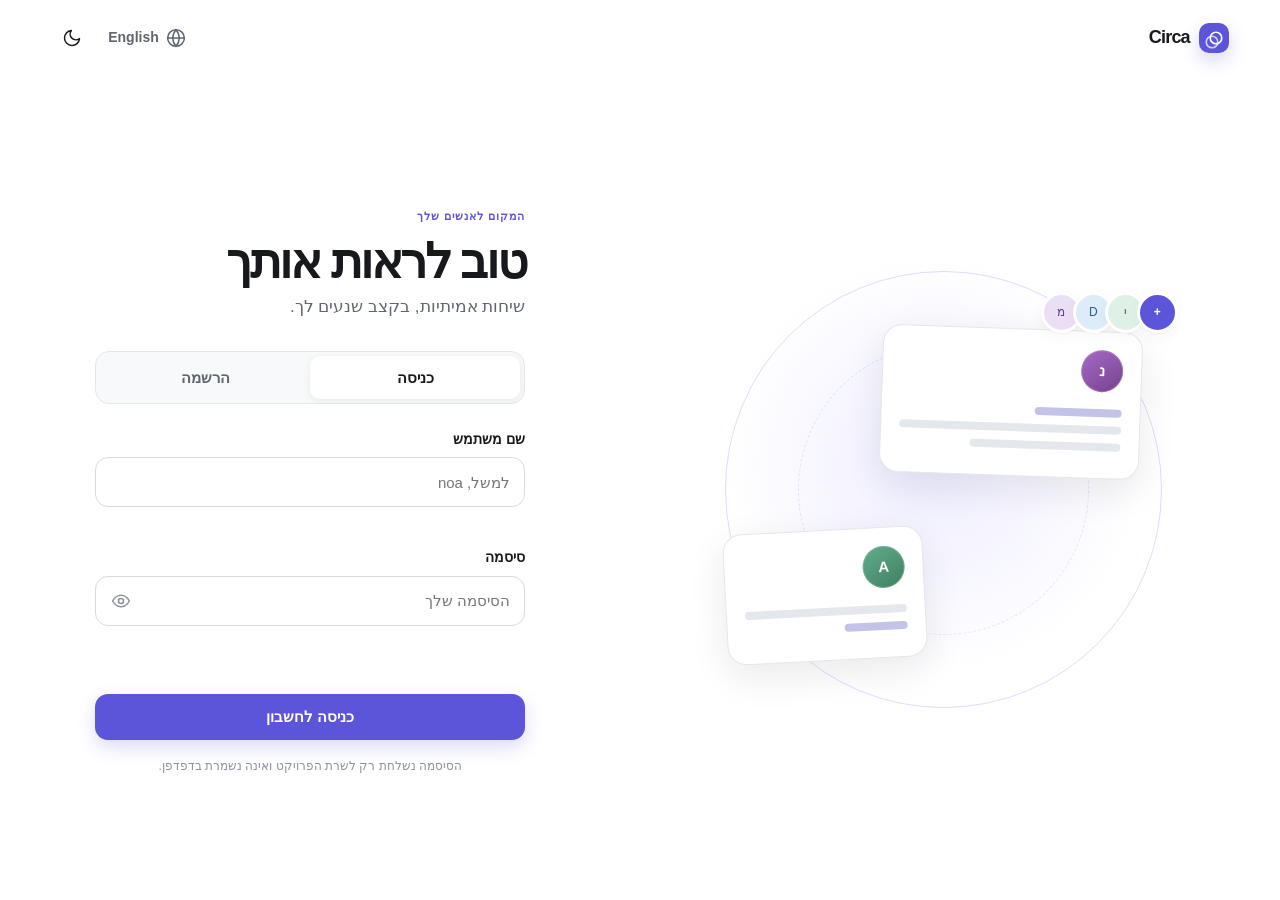
==== static/index.html @ 04451856 "Prepare social network for deployment" ====
<!doctype html>
<html lang="he" dir="rtl" data-theme="light">
<head>
  <meta charset="utf-8">
  <meta name="viewport" content="width=device-width, initial-scale=1, viewport-fit=cover">
  <meta name="color-scheme" content="light dark">
  <meta name="theme-color" content="#f5f6f8">
  <title>Circa</title>
  <link rel="stylesheet" href="/static/css/app.css">
</head>
<body>
  <svg class="svg-sprite" aria-hidden="true">
    <symbol id="i-home" viewBox="0 0 24 24"><path d="m3 11 9-8 9 8v9a1 1 0 0 1-1 1h-5v-7H9v7H4a1 1 0 0 1-1-1Z"/></symbol>
    <symbol id="i-users" viewBox="0 0 24 24"><path d="M16 21v-2a4 4 0 0 0-4-4H6a4 4 0 0 0-4 4v2"/><circle cx="9" cy="7" r="4"/><path d="M22 21v-2a4 4 0 0 0-3-3.87M16 3.13a4 4 0 0 1 0 7.75"/></symbol>
    <symbol id="i-bell" viewBox="0 0 24 24"><path d="M18 8a6 6 0 0 0-12 0c0 7-3 7-3 9h18c0-2-3-2-3-9M13.73 21a2 2 0 0 1-3.46 0"/></symbol>
    <symbol id="i-user" viewBox="0 0 24 24"><circle cx="12" cy="8" r="5"/><path d="M20 21a8 8 0 0 0-16 0"/></symbol>
    <symbol id="i-settings" viewBox="0 0 24 24"><circle cx="12" cy="12" r="3"/><path d="M19.4 15a1.65 1.65 0 0 0 .33 1.82l.06.06a2 2 0 1 1-2.83 2.83l-.06-.06a1.65 1.65 0 0 0-1.82-.33 1.65 1.65 0 0 0-1 1.51V21a2 2 0 1 1-4 0v-.09A1.65 1.65 0 0 0 9 19.4a1.65 1.65 0 0 0-1.82.33l-.06.06a2 2 0 1 1-2.83-2.83l.06-.06A1.65 1.65 0 0 0 4.6 15a1.65 1.65 0 0 0-1.51-1H3a2 2 0 1 1 0-4h.09A1.65 1.65 0 0 0 4.6 9a1.65 1.65 0 0 0-.33-1.82l-.06-.06a2 2 0 1 1 2.83-2.83l.06.06A1.65 1.65 0 0 0 9 4.6h.08A1.65 1.65 0 0 0 10 3.09V3a2 2 0 1 1 4 0v.09a1.65 1.65 0 0 0 1 1.51 1.65 1.65 0 0 0 1.82-.33l.06-.06a2 2 0 1 1 2.83 2.83l-.06.06a1.65 1.65 0 0 0-.33 1.82V9c.12.6.65 1.04 1.27 1H21a2 2 0 1 1 0 4h-.09a1.65 1.65 0 0 0-1.51 1Z"/></symbol>
    <symbol id="i-log-out" viewBox="0 0 24 24"><path d="M10 17l5-5-5-5M15 12H3M15 3h4a2 2 0 0 1 2 2v14a2 2 0 0 1-2 2h-4"/></symbol>
    <symbol id="i-send" viewBox="0 0 24 24"><path d="m22 2-7 20-4-9-9-4Z"/><path d="M22 2 11 13"/></symbol>
    <symbol id="i-message" viewBox="0 0 24 24"><path d="M21 15a4 4 0 0 1-4 4H8l-5 3V7a4 4 0 0 1 4-4h10a4 4 0 0 1 4 4Z"/></symbol>
    <symbol id="i-reply" viewBox="0 0 24 24"><path d="m9 17-5-5 5-5M4 12h11a5 5 0 0 1 5 5v1"/></symbol>
    <symbol id="i-trash" viewBox="0 0 24 24"><path d="M3 6h18M8 6V4h8v2M19 6l-1 15H6L5 6M10 11v5M14 11v5"/></symbol>
    <symbol id="i-globe" viewBox="0 0 24 24"><circle cx="12" cy="12" r="10"/><path d="M2 12h20M12 2a15 15 0 0 1 0 20M12 2a15 15 0 0 0 0 20"/></symbol>
    <symbol id="i-moon" viewBox="0 0 24 24"><path d="M21 12.8A9 9 0 1 1 11.2 3 7 7 0 0 0 21 12.8Z"/></symbol>
    <symbol id="i-sun" viewBox="0 0 24 24"><circle cx="12" cy="12" r="4"/><path d="M12 2v2M12 20v2M4.93 4.93l1.42 1.42M17.66 17.66l1.41 1.41M2 12h2M20 12h2M4.93 19.07l1.42-1.42M17.66 6.34l1.41-1.41"/></symbol>
    <symbol id="i-eye" viewBox="0 0 24 24"><path d="M2 12s3.5-7 10-7 10 7 10 7-3.5 7-10 7S2 12 2 12Z"/><circle cx="12" cy="12" r="3"/></symbol>
    <symbol id="i-eye-off" viewBox="0 0 24 24"><path d="m3 3 18 18M10.6 10.6a2 2 0 0 0 2.8 2.8M9.9 4.2A9.8 9.8 0 0 1 12 4c6.5 0 10 8 10 8a16 16 0 0 1-2 3M6.2 6.2C3.5 8 2 12 2 12s3.5 8 10 8a9.8 9.8 0 0 0 4.1-.9"/></symbol>
    <symbol id="i-search" viewBox="0 0 24 24"><circle cx="11" cy="11" r="8"/><path d="m21 21-4.35-4.35"/></symbol>
    <symbol id="i-x" viewBox="0 0 24 24"><path d="M18 6 6 18M6 6l12 12"/></symbol>
    <symbol id="i-refresh" viewBox="0 0 24 24"><path d="M20 7h-5V2M4 17h5v5M5.1 9a8 8 0 0 1 13.4-3L20 7M4 17l1.5 1a8 8 0 0 0 13.4-3"/></symbol>
    <symbol id="i-menu" viewBox="0 0 24 24"><path d="M4 6h16M4 12h16M4 18h16"/></symbol>
    <symbol id="i-check" viewBox="0 0 24 24"><path d="m5 12 4 4L19 6"/></symbol>
    <symbol id="i-plus-user" viewBox="0 0 24 24"><path d="M15 21v-2a4 4 0 0 0-4-4H5a4 4 0 0 0-4 4v2M8 11a4 4 0 1 0 0-8M19 8v6M22 11h-6"/></symbol>
  </svg>

  <div id="app" class="app-shell">
    <section id="auth-screen" class="auth-screen" aria-labelledby="auth-title">
      <header class="auth-topbar">
        <a class="brand brand--compact" href="#" aria-label="Circa">
          <span class="brand-mark" aria-hidden="true"><span></span><span></span></span>
          <span data-product-name>Circa</span>
        </a>
        <div class="auth-controls">
          <button class="text-button" type="button" data-language-toggle data-i18n-aria="switchLanguage">
            <svg class="icon"><use href="#i-globe"/></svg><span data-language-label>English</span>
          </button>
          <button class="icon-button" type="button" data-theme-toggle data-i18n-aria="toggleTheme">
            <svg class="icon theme-icon-light"><use href="#i-moon"/></svg>
            <svg class="icon theme-icon-dark"><use href="#i-sun"/></svg>
          </button>
        </div>
      </header>

      <div class="auth-layout">
        <div class="auth-story" aria-hidden="true">
          <div class="story-orbit story-orbit--one"></div>
          <div class="story-orbit story-orbit--two"></div>
          <div class="story-card story-card--primary">
            <span class="avatar avatar--plum">נ</span>
            <span class="story-line story-line--short"></span><span class="story-line"></span><span class="story-line story-line--medium"></span>
          </div>
          <div class="story-card story-card--reply">
            <span class="avatar avatar--sage">A</span>
            <span class="story-line"></span><span class="story-line story-line--short"></span>
          </div>
          <div class="story-people"><span>מ</span><span>D</span><span>י</span><b>+</b></div>
        </div>

        <main class="auth-card">
          <div class="auth-heading">
            <span class="eyebrow" data-i18n="eyebrow">המקום לאנשים שלך</span>
            <h1 id="auth-title" data-i18n="welcome">טוב לראות אותך</h1>
            <p data-i18n="tagline">שיחות אמיתיות, בקצב שנעים לך.</p>
          </div>

          <div class="auth-tabs" role="tablist" data-i18n-aria="authentication">
            <button id="login-tab" class="auth-tab is-active" type="button" role="tab" aria-selected="true" aria-controls="auth-form" data-auth-mode="login" data-i18n="login">כניסה</button>
            <button id="signup-tab" class="auth-tab" type="button" role="tab" aria-selected="false" aria-controls="auth-form" data-auth-mode="signup" data-i18n="signup">הרשמה</button>
          </div>

          <form id="auth-form" novalidate>
            <div class="field">
              <label for="username" data-i18n="username">שם משתמש</label>
              <input id="username" name="username" type="text" autocomplete="username" maxlength="80" data-i18n-placeholder="usernamePlaceholder" placeholder="למשל, noa" required>
              <p class="field-error" id="username-error"></p>
            </div>
            <div class="field">
              <label for="password" data-i18n="password">סיסמה</label>
              <div class="password-field">
                <input id="password" name="password" type="password" autocomplete="current-password" maxlength="128" data-i18n-placeholder="passwordPlaceholder" placeholder="הסיסמה שלך" required>
                <button id="password-toggle" class="input-action" type="button" data-i18n-aria="showPassword">
                  <svg class="icon eye-on"><use href="#i-eye"/></svg><svg class="icon eye-off"><use href="#i-eye-off"/></svg>
                </button>
              </div>
              <p class="field-error" id="password-error"></p>
            </div>
            <div id="auth-message" class="form-message" role="status" aria-live="polite"></div>
            <button id="auth-submit" class="button button--primary button--wide" type="submit">
              <span class="button-label" data-i18n="loginButton">כניסה לחשבון</span><span class="spinner" aria-hidden="true"></span>
            </button>
          </form>
          <p class="auth-footnote" data-i18n="authFootnote">הפרטים נשמרים רק בשרת הפרויקט.</p>
        </main>
      </div>
    </section>

    <section id="main-app" class="main-app" hidden>
      <header class="mobile-topbar">
        <a class="brand brand--compact" href="#" data-view-target="feed" aria-label="Circa">
          <span class="brand-mark" aria-hidden="true"><span></span><span></span></span><span data-product-name>Circa</span>
        </a>
        <div class="topbar-actions">
          <button class="icon-button" type="button" data-theme-toggle data-i18n-aria="toggleTheme"><svg class="icon theme-icon-light"><use href="#i-moon"/></svg><svg class="icon theme-icon-dark"><use href="#i-sun"/></svg></button>
          <button class="avatar-button" type="button" data-view-target="profile" data-current-avatar aria-label="Profile">?</button>
        </div>
      </header>

      <div class="app-grid">
        <aside class="sidebar" data-i18n-aria="primaryNavigation">
          <a class="brand" href="#" data-view-target="feed" aria-label="Circa">
            <span class="brand-mark" aria-hidden="true"><span></span><span></span></span><span data-product-name>Circa</span>
          </a>
          <nav class="main-nav">
            <button class="nav-item is-active" type="button" data-view-target="feed"><svg class="icon"><use href="#i-home"/></svg><span data-i18n="home">בית</span></button>
            <button class="nav-item" type="button" data-view-target="people"><svg class="icon"><use href="#i-users"/></svg><span data-i18n="people">אנשים</span></button>
            <button class="nav-item" type="button" data-view-target="requests"><span class="nav-icon-wrap"><svg class="icon"><use href="#i-bell"/></svg><span class="nav-badge" data-request-badge hidden>0</span></span><span data-i18n="requests">בקשות</span></button>
            <button class="nav-item" type="button" data-view-target="profile"><svg class="icon"><use href="#i-user"/></svg><span data-i18n="profile">הפרופיל שלי</span></button>
            <button class="nav-item" type="button" data-view-target="settings"><svg class="icon"><use href="#i-settings"/></svg><span data-i18n="settings">הגדרות</span></button>
          </nav>
          <div class="sidebar-account">
            <div class="avatar" data-current-avatar>?</div>
            <div class="account-copy"><strong dir="auto" data-current-username></strong><span data-current-id></span></div>
            <button id="sidebar-logout" class="icon-button icon-button--quiet" type="button" data-i18n-aria="logout"><svg class="icon"><use href="#i-log-out"/></svg></button>
          </div>
        </aside>

        <main class="content" id="content" tabindex="-1">
          <section class="view is-active" data-view="feed" aria-labelledby="feed-title">
            <header class="view-header">
              <div><span class="eyebrow" data-i18n="yourCircle">המעגל שלך</span><h1 id="feed-title" data-i18n="home">בית</h1></div>
              <button class="icon-button" id="refresh-feed" type="button" data-i18n-aria="refresh"><svg class="icon"><use href="#i-refresh"/></svg></button>
            </header>
            <section class="composer card" aria-labelledby="composer-title">
              <div class="avatar" data-current-avatar>?</div>
              <div class="composer-body">
                <label class="sr-only" id="composer-title" for="post-content" data-i18n="createPost">יצירת פוסט</label>
                <textarea id="post-content" rows="1" maxlength="2000" data-i18n-placeholder="composerPlaceholder" placeholder="מה עובר לך בראש?"></textarea>
                <div class="composer-actions">
                  <span id="post-counter" class="char-counter" aria-live="polite">0 / 2000</span>
                  <button id="create-post" class="button button--primary button--small" type="button" disabled><span data-i18n="publish">פרסום</span><svg class="icon"><use href="#i-send"/></svg><span class="spinner"></span></button>
                </div>
              </div>
            </section>
            <div id="feed-list" class="feed-list" aria-live="polite"></div>
          </section>

          <section class="view" data-view="people" aria-labelledby="people-title" hidden>
            <header class="view-header"><div><span class="eyebrow" data-i18n="discover">לגלות ולהתחבר</span><h1 id="people-title" data-i18n="people">אנשים</h1></div></header>
            <div class="search-box"><svg class="icon"><use href="#i-search"/></svg><label class="sr-only" for="people-search" data-i18n="searchPeople">חיפוש אנשים</label><input id="people-search" type="search" data-i18n-placeholder="searchPeople" placeholder="חיפוש אנשים"></div>
            <div id="people-list" class="directory card" aria-live="polite"></div>
          </section>

          <section class="view" data-view="requests" aria-labelledby="requests-title" hidden>
            <header class="view-header"><div><span class="eyebrow" data-i18n="connections">חיבורים שמחכים לך</span><h1 id="requests-title" data-i18n="requests">בקשות</h1></div><button class="icon-button" id="refresh-requests" type="button" data-i18n-aria="refresh"><svg class="icon"><use href="#i-refresh"/></svg></button></header>
            <div id="requests-list" class="directory card" aria-live="polite"></div>
          </section>

          <section class="view" data-view="profile" aria-labelledby="profile-title" hidden>
            <header class="view-header"><div><span class="eyebrow" data-i18n="yourSpace">המקום שלך</span><h1 id="profile-title" data-i18n="profile">הפרופיל שלי</h1></div></header>
            <article class="profile-card card">
              <div class="profile-cover"><span class="cover-shape cover-shape--one"></span><span class="cover-shape cover-shape--two"></span></div>
              <div class="profile-details"><div class="avatar avatar--xl" data-current-avatar>?</div><div><h2 dir="auto" data-current-username></h2><p data-current-id></p></div></div>
              <div class="profile-note"><svg class="icon"><use href="#i-user"/></svg><div><strong data-i18n="simpleProfile">פשוט ואמיתי</strong><p data-i18n="profileLimit">הפרופיל מציג רק מידע שקיים במערכת.</p></div></div>
            </article>
          </section>

          <section class="view" data-view="settings" aria-labelledby="settings-title" hidden>
            <header class="view-header"><div><span class="eyebrow" data-i18n="makeItYours">להרגיש בבית</span><h1 id="settings-title" data-i18n="settings">הגדרות</h1></div></header>
            <div class="settings-card card">
              <div class="setting-row"><div class="setting-icon"><svg class="icon"><use href="#i-globe"/></svg></div><div class="setting-copy"><strong data-i18n="language">שפה</strong><span data-i18n="languageDescription">בחרו את שפת הממשק</span></div><div class="segmented"><button type="button" data-set-language="he">עברית</button><button type="button" data-set-language="en">English</button></div></div>
              <div class="setting-row"><div class="setting-icon"><svg class="icon"><use href="#i-moon"/></svg></div><div class="setting-copy"><strong data-i18n="appearance">מראה</strong><span data-i18n="appearanceDescription">מצב בהיר או כהה</span></div><button class="button button--secondary button--small" type="button" data-theme-toggle><span data-theme-label></span></button></div>
              <div class="setting-row setting-row--danger"><div class="setting-icon"><svg class="icon"><use href="#i-log-out"/></svg></div><div class="setting-copy"><strong data-i18n="logout">יציאה</strong><span data-i18n="logoutDescription">ניתן להיכנס שוב בכל עת</span></div><button id="settings-logout" class="button button--danger-quiet button--small" type="button" data-i18n="logout">יציאה</button></div>
            </div>
          </section>
        </main>

        <aside class="context-panel">
          <section class="context-card card">
            <div class="context-heading"><div><span class="eyebrow" data-i18n="requests">בקשות</span><h2 data-i18n="peopleWaiting">אנשים שמחכים</h2></div><button class="text-button" type="button" data-view-target="requests" data-i18n="viewAll">הכול</button></div>
            <div id="requests-preview"></div>
          </section>
          <section class="context-card card context-welcome">
            <span class="mini-mark brand-mark"><span></span><span></span></span>
            <h2 data-i18n="smallCircle">מעגל קטן. שיחות גדולות.</h2>
            <p data-i18n="smallCircleCopy">כאן רואים רק תוכן אמיתי מהאנשים המחוברים אליך.</p>
          </section>
        </aside>
      </div>

      <nav class="mobile-nav" data-i18n-aria="mobileNavigation">
        <button class="is-active" type="button" data-view-target="feed"><svg class="icon"><use href="#i-home"/></svg><span data-i18n="home">בית</span></button>
        <button type="button" data-view-target="people"><svg class="icon"><use href="#i-users"/></svg><span data-i18n="people">אנשים</span></button>
        <button class="mobile-compose" type="button" data-compose-focus data-i18n-aria="createPost"><svg class="icon"><use href="#i-send"/></svg></button>
        <button type="button" data-view-target="requests"><span class="nav-icon-wrap"><svg class="icon"><use href="#i-bell"/></svg><span class="nav-badge" data-request-badge hidden>0</span></span><span data-i18n="requests">בקשות</span></button>
        <button type="button" data-view-target="profile"><svg class="icon"><use href="#i-user"/></svg><span data-i18n="profileShort">פרופיל</span></button>
      </nav>
    </section>
  </div>

  <div id="modal-backdrop" class="modal-backdrop" hidden>
    <div class="modal" role="dialog" aria-modal="true" aria-labelledby="modal-title" aria-describedby="modal-description">
      <button id="modal-close" class="icon-button modal-close" type="button" data-i18n-aria="close"><svg class="icon"><use href="#i-x"/></svg></button>
      <div class="modal-icon modal-icon--danger"><svg class="icon"><use href="#i-trash"/></svg></div>
      <h2 id="modal-title" data-i18n="deletePostTitle">למחוק את הפוסט?</h2>
      <p id="modal-description" data-i18n="deletePostDescription">הפעולה תמחק גם את כל התגובות ולא ניתן לבטל אותה.</p>
      <div class="modal-actions"><button id="modal-cancel" class="button button--secondary" type="button" data-i18n="cancel">ביטול</button><button id="modal-confirm" class="button button--danger" type="button"><span data-i18n="delete">מחיקה</span><span class="spinner"></span></button></div>
    </div>
  </div>

  <div id="toast-region" class="toast-region" aria-live="polite" aria-atomic="false"></div>
  <div id="app-live" class="sr-only" aria-live="polite"></div>
  <script src="/static/js/app.js" defer></script>
</body>
</html>
---- static/css/app.css ----
:root {
  --bg: #f4f5f7;
  --surface: #ffffff;
  --surface-elevated: #ffffff;
  --surface-subtle: #f8f9fa;
  --text: #17191d;
  --text-secondary: #5f6670;
  --text-muted: #8b929c;
  --border: #e4e7eb;
  --border-strong: #d7dbe1;
  --accent: #5c55d9;
  --accent-hover: #4d46c6;
  --accent-soft: #eeedff;
  --danger: #d6424d;
  --danger-hover: #bd303d;
  --danger-soft: #fff0f1;
  --success: #22845b;
  --success-soft: #e9f7f0;
  --warning: #a86e10;
  --focus: rgba(92, 85, 217, .28);
  --shadow-sm: 0 1px 2px rgba(18, 22, 33, .035), 0 5px 16px rgba(18, 22, 33, .035);
  --shadow-md: 0 12px 38px rgba(18, 22, 33, .09);
  --shadow-lg: 0 28px 70px rgba(18, 22, 33, .16);
  --radius-sm: 10px;
  --radius-md: 16px;
  --radius-lg: 22px;
  --radius-xl: 30px;
  --space-1: 4px;
  --space-2: 8px;
  --space-3: 12px;
  --space-4: 16px;
  --space-5: 20px;
  --space-6: 24px;
  --space-8: 32px;
  --space-10: 40px;
  --space-12: 48px;
  --transition: 180ms cubic-bezier(.2, .75, .3, 1);
  --font: Inter, "Noto Sans Hebrew", "Arial Hebrew", -apple-system, BlinkMacSystemFont, "Segoe UI", Arial, sans-serif;
}

html[data-theme="dark"] {
  --bg: #101216;
  --surface: #171a20;
  --surface-elevated: #1c2027;
  --surface-subtle: #1d2128;
  --text: #f2f3f5;
  --text-secondary: #aeb4bd;
  --text-muted: #7f8791;
  --border: #292e37;
  --border-strong: #373d47;
  --accent: #918af4;
  --accent-hover: #a7a1ff;
  --accent-soft: #29264d;
  --danger: #f06b74;
  --danger-hover: #ff858d;
  --danger-soft: #3a2025;
  --success: #55c590;
  --success-soft: #18372a;
  --warning: #e0aa55;
  --focus: rgba(145, 138, 244, .34);
  --shadow-sm: 0 1px 2px rgba(0, 0, 0, .18), 0 8px 20px rgba(0, 0, 0, .1);
  --shadow-md: 0 18px 44px rgba(0, 0, 0, .26);
  --shadow-lg: 0 32px 80px rgba(0, 0, 0, .38);
}

* { box-sizing: border-box; }
html { min-width: 320px; scroll-behavior: smooth; }
body {
  margin: 0;
  min-width: 320px;
  min-height: 100vh;
  background: var(--bg);
  color: var(--text);
  font-family: var(--font);
  font-size: 15px;
  line-height: 1.55;
  -webkit-font-smoothing: antialiased;
  transition: background-color var(--transition), color var(--transition);
}
button, input, textarea { font: inherit; }
button, a { -webkit-tap-highlight-color: transparent; }
button { color: inherit; }
a { color: inherit; text-decoration: none; }
button:not(:disabled), a { cursor: pointer; }
button:disabled { cursor: not-allowed; opacity: .55; }
::selection { background: var(--accent-soft); color: var(--text); }
:focus-visible { outline: 3px solid var(--focus); outline-offset: 2px; }
[hidden] { display: none !important; }
.svg-sprite { position: absolute; width: 0; height: 0; overflow: hidden; }
.icon { width: 20px; height: 20px; fill: none; stroke: currentColor; stroke-width: 1.8; stroke-linecap: round; stroke-linejoin: round; flex: 0 0 auto; }
.sr-only { position: absolute !important; width: 1px; height: 1px; padding: 0; margin: -1px; overflow: hidden; clip: rect(0,0,0,0); white-space: nowrap; border: 0; }

.brand { display: inline-flex; align-items: center; gap: 11px; font-size: 22px; font-weight: 760; letter-spacing: -.045em; width: fit-content; }
.brand--compact { font-size: 18px; gap: 9px; }
.brand-mark { position: relative; display: inline-flex; width: 34px; height: 34px; flex: 0 0 auto; border-radius: 12px; background: var(--accent); box-shadow: 0 7px 18px color-mix(in srgb, var(--accent) 24%, transparent); overflow: hidden; }
.brand-mark span { position: absolute; width: 16px; height: 16px; border: 2px solid white; border-radius: 50%; }
.brand-mark span:first-child { inset-block-start: 7px; inset-inline-start: 5px; }
.brand-mark span:last-child { inset-block-start: 11px; inset-inline-end: 5px; opacity: .72; }
.brand--compact .brand-mark { width: 30px; height: 30px; border-radius: 10px; }
.brand--compact .brand-mark span { transform: scale(.82); }
.card { background: var(--surface); border: 1px solid var(--border); border-radius: var(--radius-lg); box-shadow: var(--shadow-sm); }

.button, .icon-button, .text-button, .avatar-button { border: 0; background: none; display: inline-flex; align-items: center; justify-content: center; transition: background-color var(--transition), color var(--transition), border-color var(--transition), transform var(--transition), box-shadow var(--transition); }
.button { min-height: 46px; padding: 10px 20px; border-radius: 13px; gap: 9px; font-weight: 680; border: 1px solid transparent; }
.button:not(:disabled):active, .icon-button:not(:disabled):active, .nav-item:not(:disabled):active { transform: scale(.975); }
.button--primary { color: #fff; background: var(--accent); box-shadow: 0 7px 18px color-mix(in srgb, var(--accent) 22%, transparent); }
.button--primary:hover:not(:disabled) { background: var(--accent-hover); transform: translateY(-1px); }
.button--secondary { background: var(--surface); border-color: var(--border-strong); }
.button--secondary:hover { background: var(--surface-subtle); }
.button--danger { background: var(--danger); color: white; }
.button--danger:hover { background: var(--danger-hover); }
.button--danger-quiet { color: var(--danger); background: var(--danger-soft); }
.button--wide { width: 100%; }
.button--small { min-height: 40px; padding: 8px 15px; border-radius: 11px; font-size: 14px; }
.button .spinner { display: none; }
.button.is-loading .spinner { display: block; }
.button.is-loading .icon { display: none; }
.spinner { width: 17px; height: 17px; border: 2px solid currentColor; border-inline-end-color: transparent; border-radius: 50%; animation: spin .65s linear infinite; opacity: .85; }
.icon-button { width: 42px; height: 42px; border-radius: 12px; }
.icon-button:hover { background: var(--surface-subtle); }
.icon-button--quiet { color: var(--text-secondary); }
.text-button { min-height: 38px; padding: 7px 9px; border-radius: 9px; gap: 7px; color: var(--text-secondary); font-weight: 630; font-size: 14px; }
.text-button:hover { color: var(--accent); background: var(--accent-soft); }
.theme-icon-dark { display: none; }
html[data-theme="dark"] .theme-icon-dark { display: block; }
html[data-theme="dark"] .theme-icon-light { display: none; }

.auth-screen { min-height: 100vh; position: relative; overflow: hidden; background: var(--surface); }
.auth-topbar { height: 76px; max-width: 1280px; margin: 0 auto; padding-inline: clamp(20px, 4vw, 56px); display: flex; align-items: center; justify-content: space-between; position: relative; z-index: 5; }
.auth-controls { display: flex; align-items: center; gap: 6px; }
.auth-layout { min-height: calc(100vh - 76px); display: grid; grid-template-columns: minmax(360px, 1.05fr) minmax(400px, .95fr); max-width: 1280px; margin: 0 auto; padding: clamp(30px, 7vh, 78px) clamp(20px, 5vw, 76px) 60px; align-items: center; gap: clamp(60px, 9vw, 132px); }
.auth-card { width: 100%; max-width: 430px; justify-self: center; }
.auth-heading { margin-block-end: 30px; }
.eyebrow { color: var(--accent); text-transform: uppercase; letter-spacing: .09em; font-size: 11px; font-weight: 800; }
.auth-heading h1 { margin: 9px 0 7px; font-size: clamp(34px, 4vw, 48px); line-height: 1.08; letter-spacing: -.05em; }
.auth-heading p { margin: 0; font-size: 17px; color: var(--text-secondary); }
.auth-tabs { display: grid; grid-template-columns: 1fr 1fr; padding: 4px; margin-block-end: 25px; border: 1px solid var(--border); background: var(--surface-subtle); border-radius: 14px; }
.auth-tab { min-height: 43px; border: 0; border-radius: 10px; background: transparent; color: var(--text-secondary); font-weight: 700; transition: var(--transition); }
.auth-tab.is-active { background: var(--surface); color: var(--text); box-shadow: 0 2px 9px rgba(20, 24, 35, .07); }
.field { margin-block-end: 18px; }
.field label { display: block; margin-block-end: 7px; font-weight: 650; font-size: 14px; }
.field input, .search-box input { width: 100%; min-height: 50px; background: var(--surface); color: var(--text); border: 1px solid var(--border-strong); border-radius: 13px; padding: 11px 14px; transition: border-color var(--transition), box-shadow var(--transition), background-color var(--transition); }
.field input:hover { border-color: color-mix(in srgb, var(--border-strong) 65%, var(--text-secondary)); }
.field input:focus { outline: none; border-color: var(--accent); box-shadow: 0 0 0 4px var(--focus); }
.field input[aria-invalid="true"] { border-color: var(--danger); box-shadow: 0 0 0 3px color-mix(in srgb, var(--danger) 18%, transparent); }
.password-field { position: relative; }
.password-field input { padding-inline-end: 52px; }
.input-action { position: absolute; inset-block: 4px; inset-inline-end: 5px; width: 42px; border: 0; color: var(--text-muted); background: transparent; border-radius: 9px; display: grid; place-items: center; }
.input-action:hover { color: var(--text); background: var(--surface-subtle); }
.input-action .eye-off { display: none; }
.input-action.is-visible .eye-off { display: block; }
.input-action.is-visible .eye-on { display: none; }
.field-error { min-height: 18px; margin: 4px 2px 0; color: var(--danger); font-size: 12px; }
.form-message { min-height: 22px; margin-block: -4px 10px; font-size: 13px; color: var(--danger); }
.form-message.is-success { color: var(--success); }
.auth-footnote { text-align: center; color: var(--text-muted); font-size: 12px; margin: 17px 0 0; }

.auth-story { position: relative; width: min(100%, 520px); aspect-ratio: 1; justify-self: center; border-radius: 44%; background: radial-gradient(circle at 48% 45%, var(--accent-soft), transparent 53%); }
.story-orbit { position: absolute; inset: 8%; border: 1px solid color-mix(in srgb, var(--accent) 20%, transparent); border-radius: 50%; }
.story-orbit--two { inset: 22%; border-style: dashed; opacity: .7; }
.story-card { position: absolute; padding: 18px; background: var(--surface-elevated); border: 1px solid var(--border); border-radius: 19px; box-shadow: var(--shadow-md); }
.story-card--primary { width: 260px; inset-block-start: 19%; inset-inline-start: 12%; transform: rotate(-2deg); }
[dir="rtl"] .story-card--primary { transform: rotate(2deg); }
.story-card--reply { width: 200px; inset-block-end: 17%; inset-inline-end: 8%; transform: rotate(3deg); }
[dir="rtl"] .story-card--reply { transform: rotate(-3deg); }
.story-card .avatar { margin-block-end: 17px; }
.story-line { height: 8px; display: block; background: var(--border); border-radius: 9px; margin-block: 9px; width: 100%; }
.story-line--short { width: 39%; background: color-mix(in srgb, var(--accent) 25%, var(--border)); }
.story-line--medium { width: 68%; }
.story-people { position: absolute; inset-block-start: 12%; inset-inline-end: 5%; display: flex; direction: ltr; }
.story-people span, .story-people b { width: 41px; height: 41px; border-radius: 50%; display: grid; place-items: center; background: var(--surface); border: 3px solid var(--surface); margin-inline-start: -9px; box-shadow: var(--shadow-sm); font-size: 12px; }
.story-people span:nth-child(1) { background: #eadff6; color: #613c86; }
.story-people span:nth-child(2) { background: #dcecf8; color: #286188; }
.story-people span:nth-child(3) { background: #dff1e7; color: #317052; }
.story-people b { background: var(--accent); color: #fff; }

.main-app { min-height: 100vh; }
.app-grid { width: min(100% - 48px, 1380px); min-height: 100vh; margin: 0 auto; display: grid; grid-template-columns: 240px minmax(460px, 680px) minmax(260px, 320px); justify-content: center; gap: clamp(22px, 3vw, 42px); }
.sidebar { height: 100vh; position: sticky; inset-block-start: 0; padding-block: 32px 24px; display: flex; flex-direction: column; min-width: 0; }
.main-nav { margin-block-start: 43px; display: grid; gap: 5px; }
.nav-item { position: relative; width: 100%; min-height: 48px; padding: 10px 14px; display: flex; align-items: center; gap: 14px; border: 0; border-radius: 13px; background: transparent; color: var(--text-secondary); font-weight: 650; text-align: start; transition: var(--transition); }
.nav-item .icon { width: 21px; height: 21px; }
.nav-item:hover { background: var(--surface-subtle); color: var(--text); }
.nav-item.is-active { background: var(--accent-soft); color: var(--accent); }
.nav-item.is-active::before { content: ""; position: absolute; inset-block: 13px; inset-inline-start: -10px; width: 3px; background: var(--accent); border-radius: 6px; }
.nav-icon-wrap { position: relative; display: inline-flex; }
.nav-badge { position: absolute; inset-block-start: -8px; inset-inline-end: -11px; min-width: 18px; height: 18px; padding-inline: 4px; display: grid; place-items: center; border-radius: 9px; background: var(--danger); color: white; border: 2px solid var(--bg); font-size: 9px; line-height: 1; }
.sidebar-account { margin-block-start: auto; padding: 12px; display: flex; align-items: center; gap: 11px; background: var(--surface); border: 1px solid var(--border); border-radius: 16px; box-shadow: var(--shadow-sm); }
.account-copy { min-width: 0; display: grid; flex: 1; }
.account-copy strong { white-space: nowrap; overflow: hidden; text-overflow: ellipsis; font-size: 14px; }
.account-copy span { font-size: 11px; color: var(--text-muted); }
.avatar, .avatar-button { width: 42px; height: 42px; flex: 0 0 auto; display: grid; place-items: center; border-radius: 50%; color: #fff; background: linear-gradient(145deg, #6c64e5, #4f49b9); font-weight: 780; text-transform: uppercase; box-shadow: inset 0 0 0 1px rgba(255,255,255,.2); }
.avatar--plum { background: linear-gradient(145deg, #a86ac5, #75418f); }
.avatar--sage { background: linear-gradient(145deg, #64ad8a, #3d8060); }
.avatar--sm { width: 34px; height: 34px; font-size: 12px; }
.avatar--xs { width: 28px; height: 28px; font-size: 10px; }
.avatar--xl { width: 104px; height: 104px; font-size: 34px; border: 5px solid var(--surface); box-shadow: 0 0 0 1px var(--border), var(--shadow-md); }

.content { min-width: 0; padding-block: 34px 80px; }
.view { animation: view-in 220ms ease both; }
.view-header { min-height: 67px; margin-block-end: 19px; display: flex; align-items: center; justify-content: space-between; gap: 18px; }
.view-header h1 { font-size: 27px; line-height: 1.2; letter-spacing: -.035em; margin: 4px 0 0; }
.composer { padding: 18px; display: flex; gap: 14px; margin-block-end: 18px; }
.composer-body { min-width: 0; flex: 1; }
.composer textarea { display: block; width: 100%; min-height: 44px; max-height: 220px; padding: 10px 11px; resize: none; overflow-y: auto; background: transparent; color: var(--text); border: 0; border-radius: 10px; line-height: 1.55; }
.composer textarea:focus { outline: 0; background: var(--surface-subtle); box-shadow: 0 0 0 3px var(--focus); }
.composer textarea::placeholder { color: var(--text-muted); }
.composer-actions { margin-block-start: 10px; padding-block-start: 12px; border-block-start: 1px solid var(--border); display: flex; justify-content: space-between; align-items: center; gap: 10px; }
.char-counter { color: var(--text-muted); font-size: 11px; direction: ltr; }
.feed-list { display: grid; gap: 16px; }
.post-card { overflow: hidden; animation: card-in 280ms ease both; transition: transform var(--transition), border-color var(--transition), box-shadow var(--transition), opacity 200ms ease; }
.post-card:hover { transform: translateY(-1px); box-shadow: 0 10px 30px rgba(18, 22, 33, .055); border-color: var(--border-strong); }
.post-card.is-removing { opacity: 0; transform: scale(.98) translateY(-5px); }
.post-main { padding: 20px 20px 15px; }
.post-header { display: flex; align-items: center; gap: 11px; }
.post-author { min-width: 0; display: grid; flex: 1; }
.post-author strong { font-size: 14px; overflow-wrap: anywhere; }
.post-author span { color: var(--text-muted); font-size: 11px; }
.post-delete { color: var(--text-muted); }
.post-delete:hover { color: var(--danger); background: var(--danger-soft); }
.post-content { margin: 17px 0 5px; color: var(--text); font-size: 16px; line-height: 1.72; white-space: pre-wrap; overflow-wrap: anywhere; }
.post-meta { margin-block-start: 15px; display: flex; align-items: center; gap: 8px; color: var(--text-muted); font-size: 12px; }
.post-meta .icon { width: 16px; height: 16px; }
.comments-section { border-block-start: 1px solid var(--border); background: color-mix(in srgb, var(--surface-subtle) 55%, var(--surface)); padding: 15px 20px 18px; }
.comments-list { display: grid; gap: 12px; margin-block-end: 14px; }
.comment { position: relative; display: grid; grid-template-columns: 34px minmax(0, 1fr); gap: 9px; }
.comment[data-depth]:not([data-depth="0"]) { margin-inline-start: min(calc(var(--depth) * 22px), 66px); }
.comment[data-depth]:not([data-depth="0"])::before { content: ""; position: absolute; inset-inline-start: -13px; inset-block: -8px 13px; width: 9px; border-inline-start: 1px solid var(--border-strong); border-block-end: 1px solid var(--border-strong); border-end-start-radius: 8px; }
.comment-bubble { min-width: 0; padding: 9px 11px 7px; border-radius: 12px; background: var(--surface); border: 1px solid var(--border); }
.comment-author { font-size: 12px; overflow-wrap: anywhere; }
.comment-content { margin: 2px 0; font-size: 13px; color: var(--text-secondary); white-space: pre-wrap; overflow-wrap: anywhere; }
.reply-action { border: 0; background: transparent; color: var(--text-muted); font-size: 11px; font-weight: 650; padding: 2px 0; }
.reply-action:hover { color: var(--accent); }
.comment-composer { display: flex; gap: 9px; align-items: flex-end; }
.comment-input-wrap { min-width: 0; flex: 1; }
.replying-to { display: none; margin-block-end: 6px; padding: 6px 9px; border-radius: 8px; background: var(--accent-soft); color: var(--accent); font-size: 11px; align-items: center; justify-content: space-between; gap: 8px; }
.replying-to.is-active { display: flex; }
.cancel-reply { border: 0; padding: 0; background: transparent; color: inherit; display: grid; place-items: center; }
.cancel-reply .icon { width: 15px; height: 15px; }
.comment-input { width: 100%; min-height: 39px; max-height: 120px; padding: 9px 12px; resize: none; overflow-y: auto; border: 1px solid var(--border); border-radius: 12px; background: var(--surface); color: var(--text); font-size: 13px; }
.comment-input:focus { outline: none; border-color: var(--accent); box-shadow: 0 0 0 3px var(--focus); }
.comment-submit { width: 39px; height: 39px; border-radius: 11px; background: var(--accent); color: #fff; }
.comment-submit:hover:not(:disabled) { background: var(--accent-hover); }
.comment-submit .spinner { display: none; }
.comment-submit.is-loading .icon { display: none; }
.comment-submit.is-loading .spinner { display: block; }
.comments-empty { margin: 0 0 13px; color: var(--text-muted); font-size: 12px; }

.search-box { position: relative; margin-block-end: 15px; }
.search-box .icon { position: absolute; inset-inline-start: 15px; inset-block-start: 15px; color: var(--text-muted); }
.search-box input { padding-inline-start: 46px; background: var(--surface); }
.directory { overflow: hidden; }
.directory-row { min-height: 76px; display: flex; align-items: center; gap: 13px; padding: 14px 17px; border-block-end: 1px solid var(--border); }
.directory-row:last-child { border-block-end: 0; }
.directory-row:hover { background: var(--surface-subtle); }
.directory-copy { min-width: 0; display: grid; flex: 1; }
.directory-copy strong { overflow-wrap: anywhere; }
.directory-copy span { font-size: 12px; color: var(--text-muted); }
.request-note { max-width: 260px; color: var(--text-muted); font-size: 12px; }
.request-actions { display: flex; align-items: center; gap: 8px; }
.request-actions .button { white-space: nowrap; }
.request-actions .button.is-loading .spinner { display: block; }
.request-actions .button.is-loading .icon, .request-actions .button.is-loading span:not(.spinner) { display: none; }
.sent-label { display: inline-flex; align-items: center; gap: 6px; color: var(--success); font-size: 13px; font-weight: 650; }
.sent-label .icon { width: 17px; height: 17px; }

.empty-state { min-height: 260px; padding: 42px 25px; display: grid; place-items: center; text-align: center; }
.empty-visual { position: relative; width: 92px; height: 74px; margin-block-end: 18px; }
.empty-visual::before, .empty-visual::after { content: ""; position: absolute; border: 2px solid var(--border-strong); background: var(--surface-subtle); }
.empty-visual::before { width: 60px; height: 47px; inset-inline-start: 4px; inset-block-start: 15px; border-radius: 16px; transform: rotate(-7deg); }
.empty-visual::after { width: 51px; height: 42px; inset-inline-end: 3px; inset-block-start: 3px; border-radius: 14px; transform: rotate(8deg); box-shadow: var(--shadow-sm); }
.empty-state h2 { font-size: 18px; margin: 0 0 6px; }
.empty-state p { max-width: 360px; color: var(--text-secondary); font-size: 13px; margin: 0 0 18px; }
.error-state .empty-visual::after { border-color: color-mix(in srgb, var(--danger) 45%, var(--border)); background: var(--danger-soft); }

.skeleton-card { padding: 20px; }
.skeleton-header { display: flex; align-items: center; gap: 11px; }
.skeleton { position: relative; overflow: hidden; background: var(--border); border-radius: 10px; }
.skeleton::after { content: ""; position: absolute; inset: 0; transform: translateX(-100%); background: linear-gradient(90deg, transparent, rgba(255,255,255,.38), transparent); animation: shimmer 1.35s infinite; }
[dir="rtl"] .skeleton::after { animation-direction: reverse; }
.skeleton-avatar { width: 42px; height: 42px; border-radius: 50%; }
.skeleton-lines { display: grid; gap: 7px; flex: 1; }
.skeleton-line { height: 9px; width: 46%; }
.skeleton-line--short { width: 26%; }
.skeleton-body { height: 12px; width: 90%; margin-block-start: 24px; }
.skeleton-body + .skeleton-body { width: 66%; margin-block-start: 9px; }

.profile-card { overflow: hidden; }
.profile-cover { position: relative; height: 205px; background: linear-gradient(135deg, color-mix(in srgb, var(--accent) 16%, var(--surface)), color-mix(in srgb, #71a5a0 18%, var(--surface))); overflow: hidden; }
.cover-shape { position: absolute; border: 1px solid color-mix(in srgb, var(--accent) 24%, transparent); border-radius: 50%; }
.cover-shape--one { width: 310px; height: 310px; inset-block-start: -150px; inset-inline-end: -55px; }
.cover-shape--two { width: 180px; height: 180px; inset-block-end: -100px; inset-inline-start: 12%; background: color-mix(in srgb, var(--accent) 8%, transparent); }
.profile-details { padding: 0 28px 26px; display: flex; align-items: flex-end; gap: 18px; margin-block-start: -50px; position: relative; }
.profile-details h2 { font-size: 27px; margin: 0; overflow-wrap: anywhere; }
.profile-details p { margin: 2px 0 7px; color: var(--text-muted); font-size: 13px; }
.profile-note { margin: 0 28px 28px; padding: 16px; border: 1px solid var(--border); border-radius: 15px; display: flex; gap: 13px; background: var(--surface-subtle); }
.profile-note .icon { color: var(--accent); margin-block-start: 2px; }
.profile-note p { margin: 2px 0 0; color: var(--text-secondary); font-size: 13px; }
.settings-card { padding: 0 23px; }
.setting-row { min-height: 92px; display: flex; align-items: center; gap: 14px; border-block-end: 1px solid var(--border); }
.setting-row:last-child { border-block-end: 0; }
.setting-icon { width: 42px; height: 42px; display: grid; place-items: center; border-radius: 12px; background: var(--accent-soft); color: var(--accent); }
.setting-copy { flex: 1; min-width: 0; display: grid; }
.setting-copy span { color: var(--text-secondary); font-size: 12px; }
.setting-row--danger .setting-icon { color: var(--danger); background: var(--danger-soft); }
.segmented { padding: 3px; border: 1px solid var(--border); background: var(--surface-subtle); border-radius: 10px; display: flex; direction: ltr; }
.segmented button { min-height: 34px; border: 0; border-radius: 7px; padding: 5px 10px; background: transparent; color: var(--text-secondary); font-size: 12px; }
.segmented button.is-active { color: var(--text); background: var(--surface); box-shadow: var(--shadow-sm); }

.context-panel { height: 100vh; position: sticky; inset-block-start: 0; padding-block: 102px 26px; min-width: 0; display: grid; align-content: start; gap: 17px; }
.context-card { padding: 18px; }
.context-heading { display: flex; align-items: flex-start; justify-content: space-between; gap: 10px; margin-block-end: 13px; }
.context-heading h2, .context-welcome h2 { font-size: 16px; margin: 3px 0 0; letter-spacing: -.02em; }
.preview-row { display: flex; align-items: center; gap: 9px; padding-block: 9px; }
.preview-row + .preview-row { border-block-start: 1px solid var(--border); }
.preview-copy { display: grid; min-width: 0; }
.preview-copy strong { font-size: 12px; white-space: nowrap; overflow: hidden; text-overflow: ellipsis; }
.preview-copy span { font-size: 10px; color: var(--text-muted); }
.context-welcome { position: relative; overflow: hidden; background: linear-gradient(145deg, var(--surface), color-mix(in srgb, var(--accent) 6%, var(--surface))); }
.context-welcome .mini-mark { width: 30px; height: 30px; border-radius: 10px; margin-block-end: 12px; }
.context-welcome p { margin: 6px 0 0; color: var(--text-secondary); font-size: 12px; }
.context-empty { color: var(--text-muted); font-size: 12px; margin: 8px 0 2px; }
.mobile-topbar, .mobile-nav { display: none; }

.modal-backdrop { position: fixed; z-index: 100; inset: 0; padding: 20px; display: grid; place-items: center; background: rgba(9, 11, 16, .52); backdrop-filter: blur(5px); animation: fade-in 160ms ease both; }
.modal { position: relative; width: min(100%, 430px); padding: 30px; border: 1px solid var(--border); border-radius: var(--radius-xl); background: var(--surface-elevated); box-shadow: var(--shadow-lg); animation: modal-in 190ms ease both; }
.modal-close { position: absolute; inset-block-start: 14px; inset-inline-end: 14px; }
.modal-icon { width: 52px; height: 52px; display: grid; place-items: center; border-radius: 16px; margin-block-end: 20px; }
.modal-icon--danger { background: var(--danger-soft); color: var(--danger); }
.modal h2 { margin: 0 0 7px; font-size: 22px; }
.modal p { margin: 0; color: var(--text-secondary); }
.modal-actions { display: flex; justify-content: flex-end; gap: 10px; margin-block-start: 26px; }
.toast-region { position: fixed; z-index: 130; inset-block-start: 20px; inset-inline-end: 20px; width: min(370px, calc(100vw - 40px)); display: grid; gap: 10px; pointer-events: none; }
.toast { pointer-events: auto; display: grid; grid-template-columns: 28px minmax(0, 1fr) 32px; align-items: center; gap: 10px; padding: 12px; border: 1px solid var(--border); border-radius: 14px; background: var(--surface-elevated); box-shadow: var(--shadow-md); animation: toast-in 230ms ease both; }
.toast.is-leaving { animation: toast-out 180ms ease both; }
.toast-icon { width: 28px; height: 28px; display: grid; place-items: center; border-radius: 9px; }
.toast-icon .icon { width: 16px; height: 16px; }
.toast--success .toast-icon { color: var(--success); background: var(--success-soft); }
.toast--error .toast-icon { color: var(--danger); background: var(--danger-soft); }
.toast--info .toast-icon { color: var(--accent); background: var(--accent-soft); }
.toast p { margin: 0; font-size: 13px; overflow-wrap: anywhere; }
.toast-close { width: 32px; height: 32px; }
.toast-close .icon { width: 16px; height: 16px; }

@keyframes spin { to { transform: rotate(360deg); } }
@keyframes shimmer { 100% { transform: translateX(100%); } }
@keyframes card-in { from { opacity: 0; transform: translateY(8px); } }
@keyframes view-in { from { opacity: 0; transform: translateY(5px); } }
@keyframes fade-in { from { opacity: 0; } }
@keyframes modal-in { from { opacity: 0; transform: translateY(8px) scale(.985); } }
@keyframes toast-in { from { opacity: 0; transform: translateY(-8px) scale(.98); } }
@keyframes toast-out { to { opacity: 0; transform: translateX(12px); } }

@media (max-width: 1120px) {
  .app-grid { grid-template-columns: 210px minmax(460px, 680px); max-width: 970px; }
  .context-panel { display: none; }
}

@media (max-width: 780px) {
  body { padding-block-end: calc(73px + env(safe-area-inset-bottom)); }
  .auth-layout { grid-template-columns: 1fr; justify-items: center; padding-block-start: 24px; }
  .auth-story { display: none; }
  .auth-card { max-width: 460px; }
  .app-grid { display: block; width: 100%; min-height: auto; }
  .sidebar { display: none; }
  .mobile-topbar { height: 62px; position: sticky; z-index: 40; inset-block-start: 0; padding: 9px 16px; display: flex; align-items: center; justify-content: space-between; border-block-end: 1px solid color-mix(in srgb, var(--border) 76%, transparent); background: color-mix(in srgb, var(--bg) 88%, transparent); backdrop-filter: blur(16px); }
  .topbar-actions { display: flex; align-items: center; gap: 3px; }
  .avatar-button { width: 36px; height: 36px; font-size: 12px; }
  .content { width: min(100% - 28px, 680px); margin: 0 auto; padding-block: 20px 30px; }
  .view-header { min-height: 52px; margin-block-end: 13px; }
  .view-header h1 { font-size: 23px; }
  .composer { padding: 15px; }
  .mobile-nav { position: fixed; z-index: 50; inset-inline: 0; inset-block-end: 0; min-height: calc(66px + env(safe-area-inset-bottom)); padding: 7px 8px env(safe-area-inset-bottom); display: grid; grid-template-columns: repeat(5, 1fr); align-items: start; border-block-start: 1px solid var(--border); background: color-mix(in srgb, var(--surface) 93%, transparent); backdrop-filter: blur(18px); box-shadow: 0 -8px 25px rgba(15,18,26,.05); }
  .mobile-nav > button { min-height: 51px; padding: 5px 2px; display: flex; flex-direction: column; align-items: center; justify-content: center; gap: 2px; border: 0; background: transparent; color: var(--text-muted); font-size: 9px; font-weight: 650; border-radius: 10px; }
  .mobile-nav > button.is-active { color: var(--accent); }
  .mobile-nav .icon { width: 21px; height: 21px; }
  .mobile-nav .mobile-compose { width: 48px; min-height: 48px; margin: -2px auto 0; border-radius: 16px; background: var(--accent); color: #fff; box-shadow: 0 8px 20px color-mix(in srgb, var(--accent) 28%, transparent); }
  .mobile-nav .mobile-compose .icon { width: 20px; height: 20px; }
  .mobile-nav .nav-badge { border-color: var(--surface); }
  .profile-cover { height: 170px; }
}

@media (max-width: 520px) {
  .auth-topbar { height: 66px; padding-inline: 17px; }
  .auth-layout { min-height: calc(100vh - 66px); padding: 22px 18px 38px; align-items: start; }
  .auth-heading { margin-block-end: 24px; }
  .auth-heading h1 { font-size: 34px; }
  .auth-heading p { font-size: 15px; }
  .auth-card { align-self: start; }
  .content { width: 100%; padding: 15px 12px 25px; }
  .view-header { padding-inline: 3px; }
  .composer { border-radius: 18px; gap: 10px; }
  .composer > .avatar { width: 36px; height: 36px; font-size: 12px; }
  .post-card { border-radius: 18px; }
  .post-main { padding: 17px 15px 13px; }
  .comments-section { padding: 14px 15px 16px; }
  .comment[data-depth]:not([data-depth="0"]) { margin-inline-start: min(calc(var(--depth) * 15px), 36px); }
  .comment[data-depth]:not([data-depth="0"])::before { inset-inline-start: -9px; width: 6px; }
  .directory-row { padding: 13px; gap: 10px; }
  .directory-row .button { padding-inline: 10px; }
  .request-note { display: none; }
  .request-actions { gap: 6px; }
  .request-actions .button { padding-inline: 9px; }
  .profile-cover { height: 145px; }
  .profile-details { margin-block-start: -38px; padding: 0 18px 22px; gap: 13px; }
  .avatar--xl { width: 82px; height: 82px; font-size: 27px; }
  .profile-details h2 { font-size: 22px; }
  .profile-note { margin: 0 18px 20px; }
  .settings-card { padding-inline: 16px; }
  .setting-row { flex-wrap: wrap; padding-block: 15px; min-height: 0; }
  .setting-copy { min-width: calc(100% - 58px); }
  .setting-row > :last-child { margin-inline-start: 56px; }
  .modal-backdrop { padding: 0; align-items: end; }
  .modal { width: 100%; border-radius: 25px 25px 0 0; padding: 27px 22px calc(24px + env(safe-area-inset-bottom)); }
  .modal-actions .button { flex: 1; }
  .toast-region { inset-block-start: 12px; inset-inline: 12px; width: auto; }
}

@media (max-width: 350px) {
  .auth-controls .text-button .icon { display: none; }
  .brand--compact { font-size: 17px; }
  .composer-actions { align-items: flex-end; }
  .comment { grid-template-columns: 30px minmax(0,1fr); gap: 7px; }
  .comment .avatar--sm { width: 30px; height: 30px; }
  .mobile-nav > button { font-size: 8px; }
}

@media (prefers-reduced-motion: reduce) {
  *, *::before, *::after { scroll-behavior: auto !important; animation-duration: .01ms !important; animation-iteration-count: 1 !important; transition-duration: .01ms !important; }
}
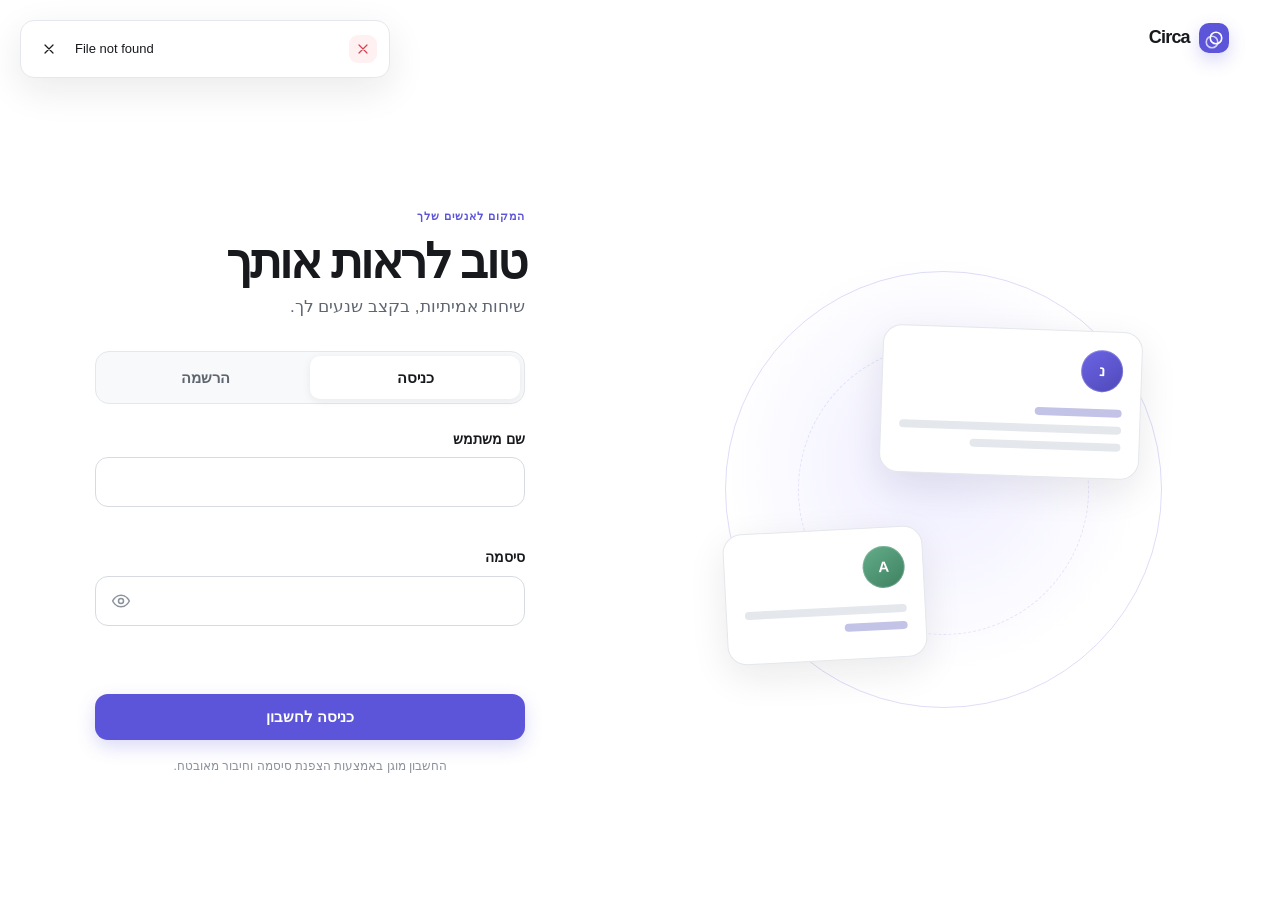
==== commit a4f853b7: "Build secure modular social platform backend" ====
--- a/static/index.html
+++ b/static/index.html
@@ -4,17 +4,20 @@
   <meta charset="utf-8">
   <meta name="viewport" content="width=device-width, initial-scale=1, viewport-fit=cover">
   <meta name="color-scheme" content="light dark">
-  <meta name="theme-color" content="#f5f6f8">
+  <meta name="theme-color" content="#f4f5f7">
+  <meta name="description" content="Circa — מקום רגוע לשיחות אמיתיות">
+  <link rel="manifest" href="/manifest.webmanifest">
+  <link rel="icon" href="/static/icons/icon.svg" type="image/svg+xml">
+  <link rel="stylesheet" href="/static/css/app.css">
   <title>Circa</title>
-  <link rel="stylesheet" href="/static/css/app.css">
 </head>
 <body>
   <svg class="svg-sprite" aria-hidden="true">
     <symbol id="i-home" viewBox="0 0 24 24"><path d="m3 11 9-8 9 8v9a1 1 0 0 1-1 1h-5v-7H9v7H4a1 1 0 0 1-1-1Z"/></symbol>
     <symbol id="i-users" viewBox="0 0 24 24"><path d="M16 21v-2a4 4 0 0 0-4-4H6a4 4 0 0 0-4 4v2"/><circle cx="9" cy="7" r="4"/><path d="M22 21v-2a4 4 0 0 0-3-3.87M16 3.13a4 4 0 0 1 0 7.75"/></symbol>
-    <symbol id="i-bell" viewBox="0 0 24 24"><path d="M18 8a6 6 0 0 0-12 0c0 7-3 7-3 9h18c0-2-3-2-3-9M13.73 21a2 2 0 0 1-3.46 0"/></symbol>
+    <symbol id="i-bell" viewBox="0 0 24 24"><path d="M18 8a6 6 0 0 0-12 0c0 7-3 7-3 9h18c0-2-3-2-3-9M14 21h-4"/></symbol>
     <symbol id="i-user" viewBox="0 0 24 24"><circle cx="12" cy="8" r="5"/><path d="M20 21a8 8 0 0 0-16 0"/></symbol>
-    <symbol id="i-settings" viewBox="0 0 24 24"><circle cx="12" cy="12" r="3"/><path d="M19.4 15a1.65 1.65 0 0 0 .33 1.82l.06.06a2 2 0 1 1-2.83 2.83l-.06-.06a1.65 1.65 0 0 0-1.82-.33 1.65 1.65 0 0 0-1 1.51V21a2 2 0 1 1-4 0v-.09A1.65 1.65 0 0 0 9 19.4a1.65 1.65 0 0 0-1.82.33l-.06.06a2 2 0 1 1-2.83-2.83l.06-.06A1.65 1.65 0 0 0 4.6 15a1.65 1.65 0 0 0-1.51-1H3a2 2 0 1 1 0-4h.09A1.65 1.65 0 0 0 4.6 9a1.65 1.65 0 0 0-.33-1.82l-.06-.06a2 2 0 1 1 2.83-2.83l.06.06A1.65 1.65 0 0 0 9 4.6h.08A1.65 1.65 0 0 0 10 3.09V3a2 2 0 1 1 4 0v.09a1.65 1.65 0 0 0 1 1.51 1.65 1.65 0 0 0 1.82-.33l.06-.06a2 2 0 1 1 2.83 2.83l-.06.06a1.65 1.65 0 0 0-.33 1.82V9c.12.6.65 1.04 1.27 1H21a2 2 0 1 1 0 4h-.09a1.65 1.65 0 0 0-1.51 1Z"/></symbol>
+    <symbol id="i-settings" viewBox="0 0 24 24"><circle cx="12" cy="12" r="3"/><path d="M19.4 15a1.7 1.7 0 0 0 .3 1.8l.1.1-2.9 2.9-.1-.1a1.7 1.7 0 0 0-1.8-.3 1.7 1.7 0 0 0-1 1.5V21h-4v-.1A1.7 1.7 0 0 0 9 19.4a1.7 1.7 0 0 0-1.8.3l-.1.1-2.9-2.9.1-.1a1.7 1.7 0 0 0 .3-1.8 1.7 1.7 0 0 0-1.5-1H3v-4h.1A1.7 1.7 0 0 0 4.6 9a1.7 1.7 0 0 0-.3-1.8l-.1-.1 2.9-2.9.1.1A1.7 1.7 0 0 0 9 4.6a1.7 1.7 0 0 0 1-1.5V3h4v.1a1.7 1.7 0 0 0 1 1.5 1.7 1.7 0 0 0 1.8-.3l.1-.1 2.9 2.9-.1.1a1.7 1.7 0 0 0-.3 1.8 1.7 1.7 0 0 0 1.5 1h.1v4h-.1a1.7 1.7 0 0 0-1.5 1Z"/></symbol>
     <symbol id="i-log-out" viewBox="0 0 24 24"><path d="M10 17l5-5-5-5M15 12H3M15 3h4a2 2 0 0 1 2 2v14a2 2 0 0 1-2 2h-4"/></symbol>
     <symbol id="i-send" viewBox="0 0 24 24"><path d="m22 2-7 20-4-9-9-4Z"/><path d="M22 2 11 13"/></symbol>
     <symbol id="i-message" viewBox="0 0 24 24"><path d="M21 15a4 4 0 0 1-4 4H8l-5 3V7a4 4 0 0 1 4-4h10a4 4 0 0 1 4 4Z"/></symbol>
@@ -22,203 +25,111 @@
     <symbol id="i-trash" viewBox="0 0 24 24"><path d="M3 6h18M8 6V4h8v2M19 6l-1 15H6L5 6M10 11v5M14 11v5"/></symbol>
     <symbol id="i-globe" viewBox="0 0 24 24"><circle cx="12" cy="12" r="10"/><path d="M2 12h20M12 2a15 15 0 0 1 0 20M12 2a15 15 0 0 0 0 20"/></symbol>
     <symbol id="i-moon" viewBox="0 0 24 24"><path d="M21 12.8A9 9 0 1 1 11.2 3 7 7 0 0 0 21 12.8Z"/></symbol>
-    <symbol id="i-sun" viewBox="0 0 24 24"><circle cx="12" cy="12" r="4"/><path d="M12 2v2M12 20v2M4.93 4.93l1.42 1.42M17.66 17.66l1.41 1.41M2 12h2M20 12h2M4.93 19.07l1.42-1.42M17.66 6.34l1.41-1.41"/></symbol>
+    <symbol id="i-sun" viewBox="0 0 24 24"><circle cx="12" cy="12" r="4"/><path d="M12 2v2M12 20v2M4.9 4.9l1.4 1.4M17.7 17.7l1.4 1.4M2 12h2M20 12h2M4.9 19.1l1.4-1.4M17.7 6.3l1.4-1.4"/></symbol>
     <symbol id="i-eye" viewBox="0 0 24 24"><path d="M2 12s3.5-7 10-7 10 7 10 7-3.5 7-10 7S2 12 2 12Z"/><circle cx="12" cy="12" r="3"/></symbol>
-    <symbol id="i-eye-off" viewBox="0 0 24 24"><path d="m3 3 18 18M10.6 10.6a2 2 0 0 0 2.8 2.8M9.9 4.2A9.8 9.8 0 0 1 12 4c6.5 0 10 8 10 8a16 16 0 0 1-2 3M6.2 6.2C3.5 8 2 12 2 12s3.5 8 10 8a9.8 9.8 0 0 0 4.1-.9"/></symbol>
-    <symbol id="i-search" viewBox="0 0 24 24"><circle cx="11" cy="11" r="8"/><path d="m21 21-4.35-4.35"/></symbol>
+    <symbol id="i-eye-off" viewBox="0 0 24 24"><path d="m3 3 18 18M10.6 10.6a2 2 0 0 0 2.8 2.8M9.9 4.2A10 10 0 0 1 12 4c6.5 0 10 8 10 8a16 16 0 0 1-2 3M6.2 6.2C3.5 8 2 12 2 12s3.5 8 10 8a10 10 0 0 0 4.1-.9"/></symbol>
+    <symbol id="i-search" viewBox="0 0 24 24"><circle cx="11" cy="11" r="8"/><path d="m21 21-4.4-4.4"/></symbol>
     <symbol id="i-x" viewBox="0 0 24 24"><path d="M18 6 6 18M6 6l12 12"/></symbol>
     <symbol id="i-refresh" viewBox="0 0 24 24"><path d="M20 7h-5V2M4 17h5v5M5.1 9a8 8 0 0 1 13.4-3L20 7M4 17l1.5 1a8 8 0 0 0 13.4-3"/></symbol>
-    <symbol id="i-menu" viewBox="0 0 24 24"><path d="M4 6h16M4 12h16M4 18h16"/></symbol>
     <symbol id="i-check" viewBox="0 0 24 24"><path d="m5 12 4 4L19 6"/></symbol>
     <symbol id="i-plus-user" viewBox="0 0 24 24"><path d="M15 21v-2a4 4 0 0 0-4-4H5a4 4 0 0 0-4 4v2M8 11a4 4 0 1 0 0-8M19 8v6M22 11h-6"/></symbol>
+    <symbol id="i-heart" viewBox="0 0 24 24"><path d="M20.8 4.6a5.5 5.5 0 0 0-7.8 0L12 5.7l-1.1-1.1a5.5 5.5 0 0 0-7.8 7.8l1.1 1.1L12 21l7.8-7.5 1.1-1.1a5.5 5.5 0 0 0-.1-7.8Z"/></symbol>
+    <symbol id="i-bookmark" viewBox="0 0 24 24"><path d="M6 3h12v18l-6-4-6 4Z"/></symbol>
+    <symbol id="i-image" viewBox="0 0 24 24"><rect x="3" y="3" width="18" height="18" rx="2"/><circle cx="8.5" cy="8.5" r="1.5"/><path d="m21 15-5-5L5 21"/></symbol>
+    <symbol id="i-poll" viewBox="0 0 24 24"><path d="M4 20V10M10 20V4M16 20v-7M22 20H2"/></symbol>
+    <symbol id="i-compass" viewBox="0 0 24 24"><circle cx="12" cy="12" r="10"/><path d="m16 8-2 6-6 2 2-6Z"/></symbol>
+    <symbol id="i-camera" viewBox="0 0 24 24"><path d="M4 7h3l2-3h6l2 3h3v13H4Z"/><circle cx="12" cy="13" r="4"/></symbol>
+    <symbol id="i-edit" viewBox="0 0 24 24"><path d="M12 20h9M16.5 3.5a2.1 2.1 0 0 1 3 3L8 18l-4 1 1-4Z"/></symbol>
+    <symbol id="i-more" viewBox="0 0 24 24"><circle cx="5" cy="12" r="1"/><circle cx="12" cy="12" r="1"/><circle cx="19" cy="12" r="1"/></symbol>
   </svg>
 
-  <div id="app" class="app-shell">
+  <div id="app">
     <section id="auth-screen" class="auth-screen" aria-labelledby="auth-title">
       <header class="auth-topbar">
-        <a class="brand brand--compact" href="#" aria-label="Circa">
-          <span class="brand-mark" aria-hidden="true"><span></span><span></span></span>
-          <span data-product-name>Circa</span>
-        </a>
-        <div class="auth-controls">
-          <button class="text-button" type="button" data-language-toggle data-i18n-aria="switchLanguage">
-            <svg class="icon"><use href="#i-globe"/></svg><span data-language-label>English</span>
-          </button>
-          <button class="icon-button" type="button" data-theme-toggle data-i18n-aria="toggleTheme">
-            <svg class="icon theme-icon-light"><use href="#i-moon"/></svg>
-            <svg class="icon theme-icon-dark"><use href="#i-sun"/></svg>
-          </button>
-        </div>
+        <a class="brand brand--compact" href="/" aria-label="Circa"><span class="brand-mark" aria-hidden="true"><span></span><span></span></span><span>Circa</span></a>
+        <div class="auth-controls"><button class="text-button" type="button" data-language-toggle><svg class="icon"><use href="#i-globe"/></svg><span data-language-label>English</span></button><button class="icon-button" type="button" data-theme-toggle aria-label="Theme"><svg class="icon theme-icon-light"><use href="#i-moon"/></svg><svg class="icon theme-icon-dark"><use href="#i-sun"/></svg></button></div>
       </header>
-
       <div class="auth-layout">
-        <div class="auth-story" aria-hidden="true">
-          <div class="story-orbit story-orbit--one"></div>
-          <div class="story-orbit story-orbit--two"></div>
-          <div class="story-card story-card--primary">
-            <span class="avatar avatar--plum">נ</span>
-            <span class="story-line story-line--short"></span><span class="story-line"></span><span class="story-line story-line--medium"></span>
-          </div>
-          <div class="story-card story-card--reply">
-            <span class="avatar avatar--sage">A</span>
-            <span class="story-line"></span><span class="story-line story-line--short"></span>
-          </div>
-          <div class="story-people"><span>מ</span><span>D</span><span>י</span><b>+</b></div>
-        </div>
-
+        <div class="auth-story" aria-hidden="true"><div class="story-orbit story-orbit--one"></div><div class="story-orbit story-orbit--two"></div><div class="story-card story-card--primary"><span class="avatar">נ</span><span class="story-line story-line--short"></span><span class="story-line"></span><span class="story-line story-line--medium"></span></div><div class="story-card story-card--reply"><span class="avatar avatar--sage">A</span><span class="story-line"></span><span class="story-line story-line--short"></span></div></div>
         <main class="auth-card">
-          <div class="auth-heading">
-            <span class="eyebrow" data-i18n="eyebrow">המקום לאנשים שלך</span>
-            <h1 id="auth-title" data-i18n="welcome">טוב לראות אותך</h1>
-            <p data-i18n="tagline">שיחות אמיתיות, בקצב שנעים לך.</p>
-          </div>
-
-          <div class="auth-tabs" role="tablist" data-i18n-aria="authentication">
-            <button id="login-tab" class="auth-tab is-active" type="button" role="tab" aria-selected="true" aria-controls="auth-form" data-auth-mode="login" data-i18n="login">כניסה</button>
-            <button id="signup-tab" class="auth-tab" type="button" role="tab" aria-selected="false" aria-controls="auth-form" data-auth-mode="signup" data-i18n="signup">הרשמה</button>
-          </div>
-
+          <div class="auth-heading"><span class="eyebrow" data-i18n="authEyebrow">המקום לאנשים שלך</span><h1 id="auth-title" data-i18n="welcome">טוב לראות אותך</h1><p data-i18n="tagline">שיחות אמיתיות, בקצב שנעים לך.</p></div>
+          <div class="auth-tabs" role="tablist"><button class="auth-tab is-active" type="button" role="tab" aria-selected="true" data-auth-mode="login" data-i18n="login">כניסה</button><button class="auth-tab" type="button" role="tab" aria-selected="false" data-auth-mode="signup" data-i18n="signup">הרשמה</button></div>
           <form id="auth-form" novalidate>
-            <div class="field">
-              <label for="username" data-i18n="username">שם משתמש</label>
-              <input id="username" name="username" type="text" autocomplete="username" maxlength="80" data-i18n-placeholder="usernamePlaceholder" placeholder="למשל, noa" required>
-              <p class="field-error" id="username-error"></p>
-            </div>
-            <div class="field">
-              <label for="password" data-i18n="password">סיסמה</label>
-              <div class="password-field">
-                <input id="password" name="password" type="password" autocomplete="current-password" maxlength="128" data-i18n-placeholder="passwordPlaceholder" placeholder="הסיסמה שלך" required>
-                <button id="password-toggle" class="input-action" type="button" data-i18n-aria="showPassword">
-                  <svg class="icon eye-on"><use href="#i-eye"/></svg><svg class="icon eye-off"><use href="#i-eye-off"/></svg>
-                </button>
-              </div>
-              <p class="field-error" id="password-error"></p>
-            </div>
-            <div id="auth-message" class="form-message" role="status" aria-live="polite"></div>
-            <button id="auth-submit" class="button button--primary button--wide" type="submit">
-              <span class="button-label" data-i18n="loginButton">כניסה לחשבון</span><span class="spinner" aria-hidden="true"></span>
-            </button>
+            <div class="field"><label for="username" data-i18n="username">שם משתמש</label><input id="username" autocomplete="username" maxlength="30" required><p class="field-error" id="username-error"></p></div>
+            <div class="field"><label for="password" data-i18n="password">סיסמה</label><div class="password-field"><input id="password" type="password" autocomplete="current-password" maxlength="128" required><button class="input-action" id="password-toggle" type="button" aria-label="Show password"><svg class="icon eye-on"><use href="#i-eye"/></svg><svg class="icon eye-off"><use href="#i-eye-off"/></svg></button></div><p class="field-error" id="password-error"></p></div>
+            <div id="auth-message" class="form-message" role="alert"></div>
+            <button id="auth-submit" class="button button--primary button--wide" type="submit"><span data-i18n="loginButton">כניסה לחשבון</span><span class="spinner"></span></button>
           </form>
-          <p class="auth-footnote" data-i18n="authFootnote">הפרטים נשמרים רק בשרת הפרויקט.</p>
+          <p class="auth-footnote" data-i18n="secureAuth">החשבון מוגן באמצעות הצפנת סיסמה וחיבור מאובטח.</p>
         </main>
       </div>
     </section>
 
     <section id="main-app" class="main-app" hidden>
-      <header class="mobile-topbar">
-        <a class="brand brand--compact" href="#" data-view-target="feed" aria-label="Circa">
-          <span class="brand-mark" aria-hidden="true"><span></span><span></span></span><span data-product-name>Circa</span>
-        </a>
-        <div class="topbar-actions">
-          <button class="icon-button" type="button" data-theme-toggle data-i18n-aria="toggleTheme"><svg class="icon theme-icon-light"><use href="#i-moon"/></svg><svg class="icon theme-icon-dark"><use href="#i-sun"/></svg></button>
-          <button class="avatar-button" type="button" data-view-target="profile" data-current-avatar aria-label="Profile">?</button>
-        </div>
-      </header>
-
+      <header class="mobile-topbar"><a class="brand brand--compact" href="/home/friends" data-route="feed"><span class="brand-mark"><span></span><span></span></span>Circa</a><div class="topbar-actions"><button class="icon-button" data-route="notifications" aria-label="Notifications"><svg class="icon"><use href="#i-bell"/></svg><span class="nav-badge" data-notification-badge hidden>0</span></button><button class="avatar-button" data-route="profile" data-current-avatar>?</button></div></header>
       <div class="app-grid">
-        <aside class="sidebar" data-i18n-aria="primaryNavigation">
-          <a class="brand" href="#" data-view-target="feed" aria-label="Circa">
-            <span class="brand-mark" aria-hidden="true"><span></span><span></span></span><span data-product-name>Circa</span>
-          </a>
-          <nav class="main-nav">
-            <button class="nav-item is-active" type="button" data-view-target="feed"><svg class="icon"><use href="#i-home"/></svg><span data-i18n="home">בית</span></button>
-            <button class="nav-item" type="button" data-view-target="people"><svg class="icon"><use href="#i-users"/></svg><span data-i18n="people">אנשים</span></button>
-            <button class="nav-item" type="button" data-view-target="requests"><span class="nav-icon-wrap"><svg class="icon"><use href="#i-bell"/></svg><span class="nav-badge" data-request-badge hidden>0</span></span><span data-i18n="requests">בקשות</span></button>
-            <button class="nav-item" type="button" data-view-target="profile"><svg class="icon"><use href="#i-user"/></svg><span data-i18n="profile">הפרופיל שלי</span></button>
-            <button class="nav-item" type="button" data-view-target="settings"><svg class="icon"><use href="#i-settings"/></svg><span data-i18n="settings">הגדרות</span></button>
+        <aside class="sidebar">
+          <a class="brand" href="/home/friends" data-route="feed"><span class="brand-mark"><span></span><span></span></span>Circa</a>
+          <nav class="main-nav" aria-label="Primary">
+            <button class="nav-item is-active" data-route="feed"><svg class="icon"><use href="#i-home"/></svg><span data-i18n="home">בית</span></button>
+            <button class="nav-item" data-route="explore"><svg class="icon"><use href="#i-compass"/></svg><span data-i18n="explore">לגלות</span></button>
+            <button class="nav-item" data-route="search"><svg class="icon"><use href="#i-search"/></svg><span data-i18n="search">חיפוש</span></button>
+            <button class="nav-item" data-route="people"><svg class="icon"><use href="#i-users"/></svg><span data-i18n="people">אנשים</span></button>
+            <button class="nav-item" data-route="requests"><svg class="icon"><use href="#i-plus-user"/></svg><span data-i18n="requests">בקשות</span><span class="nav-badge" data-request-badge hidden>0</span></button>
+            <button class="nav-item" data-route="messages"><svg class="icon"><use href="#i-message"/></svg><span data-i18n="messages">הודעות</span><span class="nav-badge" data-message-badge hidden>0</span></button>
+            <button class="nav-item" data-route="notifications"><svg class="icon"><use href="#i-bell"/></svg><span data-i18n="notifications">התראות</span><span class="nav-badge" data-notification-badge hidden>0</span></button>
+            <button class="nav-item" data-route="bookmarks"><svg class="icon"><use href="#i-bookmark"/></svg><span data-i18n="bookmarks">שמורים</span></button>
           </nav>
-          <div class="sidebar-account">
-            <div class="avatar" data-current-avatar>?</div>
-            <div class="account-copy"><strong dir="auto" data-current-username></strong><span data-current-id></span></div>
-            <button id="sidebar-logout" class="icon-button icon-button--quiet" type="button" data-i18n-aria="logout"><svg class="icon"><use href="#i-log-out"/></svg></button>
-          </div>
+          <button class="sidebar-account" data-route="profile"><span class="avatar" data-current-avatar>?</span><span class="account-copy"><strong data-current-display></strong><span data-current-username></span></span><svg class="icon"><use href="#i-more"/></svg></button>
         </aside>
 
         <main class="content" id="content" tabindex="-1">
-          <section class="view is-active" data-view="feed" aria-labelledby="feed-title">
-            <header class="view-header">
-              <div><span class="eyebrow" data-i18n="yourCircle">המעגל שלך</span><h1 id="feed-title" data-i18n="home">בית</h1></div>
-              <button class="icon-button" id="refresh-feed" type="button" data-i18n-aria="refresh"><svg class="icon"><use href="#i-refresh"/></svg></button>
-            </header>
-            <section class="composer card" aria-labelledby="composer-title">
-              <div class="avatar" data-current-avatar>?</div>
-              <div class="composer-body">
-                <label class="sr-only" id="composer-title" for="post-content" data-i18n="createPost">יצירת פוסט</label>
-                <textarea id="post-content" rows="1" maxlength="2000" data-i18n-placeholder="composerPlaceholder" placeholder="מה עובר לך בראש?"></textarea>
-                <div class="composer-actions">
-                  <span id="post-counter" class="char-counter" aria-live="polite">0 / 2000</span>
-                  <button id="create-post" class="button button--primary button--small" type="button" disabled><span data-i18n="publish">פרסום</span><svg class="icon"><use href="#i-send"/></svg><span class="spinner"></span></button>
-                </div>
+          <section class="view" data-view="feed">
+            <header class="view-header"><div><span class="eyebrow" data-i18n="conversation">השיחה שלך</span><h1 data-i18n="home">בית</h1></div><button class="icon-button" data-refresh="feed" aria-label="Refresh"><svg class="icon"><use href="#i-refresh"/></svg></button></header>
+            <div class="feed-switch" role="tablist"><button class="is-active" data-feed="friends" data-i18n="friends">חברים</button><button data-feed="global" data-i18n="everyone">לכולם</button></div>
+            <section class="composer card">
+              <span class="avatar" data-current-avatar>?</span><div class="composer-body">
+                <textarea id="post-content" rows="1" maxlength="5000" data-i18n-placeholder="composerPlaceholder" placeholder="מה עובר לך בראש?"></textarea>
+                <div id="media-preview" class="media-preview" hidden></div>
+                <div id="poll-editor" class="poll-editor" hidden><input id="poll-question" maxlength="280" data-i18n-placeholder="pollQuestion" placeholder="שאלת הסקר"><div id="poll-options"></div><button class="text-button" type="button" id="add-poll-option" data-i18n="addOption">הוספת אפשרות</button></div>
+                <div class="composer-tools"><div><label class="composer-tool" for="post-media"><svg class="icon"><use href="#i-image"/></svg><span data-i18n="media">מדיה</span></label><input id="post-media" type="file" accept="image/jpeg,image/png,image/webp,image/gif,video/mp4,video/webm" multiple hidden><button class="composer-tool" id="toggle-poll" type="button"><svg class="icon"><use href="#i-poll"/></svg><span data-i18n="poll">סקר</span></button><select id="post-visibility" aria-label="Visibility"><option value="public" data-i18n="public">ציבורי</option><option value="friends" data-i18n="friendsOnly">חברים</option><option value="private" data-i18n="onlyMe">רק אני</option></select></div><button id="create-post" class="button button--primary button--small" disabled><span data-i18n="publish">פרסום</span><span class="spinner"></span></button></div>
               </div>
             </section>
-            <div id="feed-list" class="feed-list" aria-live="polite"></div>
+            <div id="feed-list" class="feed-list" aria-live="polite"></div><button id="load-more-feed" class="button button--secondary button--wide" hidden data-i18n="loadMore">טעינת עוד</button>
           </section>
 
-          <section class="view" data-view="people" aria-labelledby="people-title" hidden>
-            <header class="view-header"><div><span class="eyebrow" data-i18n="discover">לגלות ולהתחבר</span><h1 id="people-title" data-i18n="people">אנשים</h1></div></header>
-            <div class="search-box"><svg class="icon"><use href="#i-search"/></svg><label class="sr-only" for="people-search" data-i18n="searchPeople">חיפוש אנשים</label><input id="people-search" type="search" data-i18n-placeholder="searchPeople" placeholder="חיפוש אנשים"></div>
-            <div id="people-list" class="directory card" aria-live="polite"></div>
+          <section class="view" data-view="explore" hidden><header class="view-header"><div><span class="eyebrow" data-i18n="discoverNow">מה קורה עכשיו</span><h1 data-i18n="explore">לגלות</h1></div></header><div id="trends" class="trend-list"></div><div id="explore-posts" class="feed-list"></div></section>
+          <section class="view" data-view="search" hidden><header class="view-header"><h1 data-i18n="search">חיפוש</h1></header><div class="search-box"><svg class="icon"><use href="#i-search"/></svg><input id="global-search" type="search" maxlength="60" data-i18n-placeholder="searchEverything" placeholder="אנשים, פוסטים והאשטגים"></div><div id="search-results"></div></section>
+          <section class="view" data-view="people" hidden><header class="view-header"><div><span class="eyebrow" data-i18n="newConnections">חיבורים חדשים</span><h1 data-i18n="people">אנשים</h1></div></header><div id="people-list" class="directory card"></div></section>
+          <section class="view" data-view="requests" hidden><header class="view-header"><h1 data-i18n="requests">בקשות</h1></header><div class="request-tabs"><button class="is-active" data-request-tab="incoming" data-i18n="incoming">נכנסות</button><button data-request-tab="outgoing" data-i18n="outgoing">נשלחו</button></div><div id="requests-list" class="directory card"></div></section>
+          <section class="view" data-view="messages" hidden><header class="view-header"><h1 data-i18n="messages">הודעות</h1></header><div class="messages-layout"><div id="conversation-list" class="conversation-list card"></div><section id="message-thread" class="message-thread card"><div class="empty-state"><h2 data-i18n="chooseConversation">בחרו שיחה</h2></div></section></div></section>
+          <section class="view" data-view="notifications" hidden><header class="view-header"><h1 data-i18n="notifications">התראות</h1><button class="text-button" id="read-all" data-i18n="readAll">סימון הכול כנקרא</button></header><div id="notification-list" class="directory card"></div></section>
+          <section class="view" data-view="bookmarks" hidden><header class="view-header"><h1 data-i18n="bookmarks">שמורים</h1></header><div id="bookmarks-list" class="feed-list"></div></section>
+
+          <section class="view" data-view="profile" hidden>
+            <article id="profile-card" class="profile-card card"><div class="profile-cover" data-profile-cover><button class="cover-upload" data-owner-only data-upload-kind="cover"><svg class="icon"><use href="#i-camera"/></svg></button></div><div class="profile-details"><div class="avatar avatar--xl" data-profile-avatar>?</div><div><h1 data-profile-display></h1><p data-profile-username></p></div><div class="profile-actions"><button class="button button--primary button--small" data-profile-action></button><button class="button button--secondary button--small" data-message-user><svg class="icon"><use href="#i-message"/></svg><span data-i18n="message">הודעה</span></button><button class="icon-button" data-block-user aria-label="Block"><svg class="icon"><use href="#i-more"/></svg></button></div></div><div class="profile-about"><p data-profile-bio dir="auto"></p><div data-profile-meta></div></div></article>
+            <div id="profile-posts" class="feed-list"></div>
           </section>
 
-          <section class="view" data-view="requests" aria-labelledby="requests-title" hidden>
-            <header class="view-header"><div><span class="eyebrow" data-i18n="connections">חיבורים שמחכים לך</span><h1 id="requests-title" data-i18n="requests">בקשות</h1></div><button class="icon-button" id="refresh-requests" type="button" data-i18n-aria="refresh"><svg class="icon"><use href="#i-refresh"/></svg></button></header>
-            <div id="requests-list" class="directory card" aria-live="polite"></div>
-          </section>
-
-          <section class="view" data-view="profile" aria-labelledby="profile-title" hidden>
-            <header class="view-header"><div><span class="eyebrow" data-i18n="yourSpace">המקום שלך</span><h1 id="profile-title" data-i18n="profile">הפרופיל שלי</h1></div></header>
-            <article class="profile-card card">
-              <div class="profile-cover"><span class="cover-shape cover-shape--one"></span><span class="cover-shape cover-shape--two"></span></div>
-              <div class="profile-details"><div class="avatar avatar--xl" data-current-avatar>?</div><div><h2 dir="auto" data-current-username></h2><p data-current-id></p></div></div>
-              <div class="profile-note"><svg class="icon"><use href="#i-user"/></svg><div><strong data-i18n="simpleProfile">פשוט ואמיתי</strong><p data-i18n="profileLimit">הפרופיל מציג רק מידע שקיים במערכת.</p></div></div>
-            </article>
-          </section>
-
-          <section class="view" data-view="settings" aria-labelledby="settings-title" hidden>
-            <header class="view-header"><div><span class="eyebrow" data-i18n="makeItYours">להרגיש בבית</span><h1 id="settings-title" data-i18n="settings">הגדרות</h1></div></header>
-            <div class="settings-card card">
-              <div class="setting-row"><div class="setting-icon"><svg class="icon"><use href="#i-globe"/></svg></div><div class="setting-copy"><strong data-i18n="language">שפה</strong><span data-i18n="languageDescription">בחרו את שפת הממשק</span></div><div class="segmented"><button type="button" data-set-language="he">עברית</button><button type="button" data-set-language="en">English</button></div></div>
-              <div class="setting-row"><div class="setting-icon"><svg class="icon"><use href="#i-moon"/></svg></div><div class="setting-copy"><strong data-i18n="appearance">מראה</strong><span data-i18n="appearanceDescription">מצב בהיר או כהה</span></div><button class="button button--secondary button--small" type="button" data-theme-toggle><span data-theme-label></span></button></div>
-              <div class="setting-row setting-row--danger"><div class="setting-icon"><svg class="icon"><use href="#i-log-out"/></svg></div><div class="setting-copy"><strong data-i18n="logout">יציאה</strong><span data-i18n="logoutDescription">ניתן להיכנס שוב בכל עת</span></div><button id="settings-logout" class="button button--danger-quiet button--small" type="button" data-i18n="logout">יציאה</button></div>
-            </div>
+          <section class="view" data-view="settings" hidden>
+            <header class="view-header"><div><span class="eyebrow" data-i18n="accountArea">האזור האישי</span><h1 data-i18n="settings">הגדרות</h1></div></header>
+            <div class="settings-tabs"><button class="is-active" data-settings-tab="profile" data-i18n="profile">פרופיל</button><button data-settings-tab="privacy" data-i18n="privacy">פרטיות</button><button data-settings-tab="security" data-i18n="security">אבטחה</button><button data-settings-tab="appearance" data-i18n="appearance">מראה</button></div>
+            <form id="profile-form" class="settings-panel card" data-settings-panel="profile"><div class="settings-heading"><h2 data-i18n="editProfile">עריכת פרופיל</h2><p data-i18n="profileHelp">הפרטים שיופיעו בפרופיל שלך.</p></div><div class="profile-upload-row"><button class="avatar avatar--xl" type="button" data-current-avatar data-upload-kind="avatar">?</button><div><strong data-i18n="profilePhoto">תמונת פרופיל</strong><p data-i18n="photoHelp">JPEG, PNG, WebP או GIF עד 10MB</p></div></div><div class="form-grid"><div class="field"><label for="profile-display" data-i18n="displayName">שם תצוגה</label><input id="profile-display" maxlength="60" required></div><div class="field"><label for="profile-username" data-i18n="username">שם משתמש</label><input id="profile-username" maxlength="30" required></div><div class="field field--wide"><label for="profile-bio" data-i18n="bio">אודות</label><textarea id="profile-bio" maxlength="300" rows="4"></textarea></div><div class="field"><label for="profile-location" data-i18n="location">מיקום</label><input id="profile-location" maxlength="80"></div><div class="field"><label for="profile-website" data-i18n="website">אתר</label><input id="profile-website" type="url" maxlength="200"></div></div><button class="button button--primary" type="submit"><span data-i18n="saveChanges">שמירת שינויים</span><span class="spinner"></span></button></form>
+            <form id="privacy-form" class="settings-panel card" data-settings-panel="privacy" hidden><div class="settings-heading"><h2 data-i18n="privacy">פרטיות</h2></div><div class="setting-row"><div class="setting-copy"><strong data-i18n="profileVisibility">מי יכול לראות את הפרופיל</strong></div><select id="profile-visibility"><option value="public" data-i18n="everyone">כולם</option><option value="friends" data-i18n="friends">חברים</option></select></div><div class="setting-row"><div class="setting-copy"><strong data-i18n="messagePrivacy">מי יכול לשלוח הודעה</strong></div><select id="message-privacy"><option value="everyone" data-i18n="everyone">כולם</option><option value="friends" data-i18n="friends">חברים</option><option value="nobody" data-i18n="nobody">אף אחד</option></select></div><button class="button button--primary" type="submit" data-i18n="saveChanges">שמירת שינויים</button><h3 data-i18n="blockedUsers">משתמשים חסומים</h3><div id="blocked-list"></div></form>
+            <div class="settings-panel card" data-settings-panel="security" hidden><form id="password-form"><div class="settings-heading"><h2 data-i18n="changePassword">שינוי סיסמה</h2></div><div class="field"><label for="current-password" data-i18n="currentPassword">סיסמה נוכחית</label><input id="current-password" type="password" autocomplete="current-password" required></div><div class="field"><label for="new-password" data-i18n="newPassword">סיסמה חדשה</label><input id="new-password" type="password" autocomplete="new-password" minlength="8" required></div><button class="button button--primary" type="submit" data-i18n="changePassword">שינוי סיסמה</button></form><hr><button class="button button--secondary" data-logout data-i18n="logout">יציאה</button><button class="button button--danger-quiet" id="delete-account" data-i18n="deleteAccount">מחיקת חשבון</button></div>
+            <div class="settings-panel card" data-settings-panel="appearance" hidden><div class="setting-row"><div class="setting-copy"><strong data-i18n="language">שפה</strong></div><div class="segmented"><button data-set-language="he">עברית</button><button data-set-language="en">English</button></div></div><div class="setting-row"><div class="setting-copy"><strong data-i18n="appearance">מראה</strong></div><div class="segmented"><button data-set-theme="light" data-i18n="light">בהיר</button><button data-set-theme="dark" data-i18n="dark">כהה</button><button data-set-theme="system" data-i18n="system">מערכת</button></div></div></div>
           </section>
         </main>
 
-        <aside class="context-panel">
-          <section class="context-card card">
-            <div class="context-heading"><div><span class="eyebrow" data-i18n="requests">בקשות</span><h2 data-i18n="peopleWaiting">אנשים שמחכים</h2></div><button class="text-button" type="button" data-view-target="requests" data-i18n="viewAll">הכול</button></div>
-            <div id="requests-preview"></div>
-          </section>
-          <section class="context-card card context-welcome">
-            <span class="mini-mark brand-mark"><span></span><span></span></span>
-            <h2 data-i18n="smallCircle">מעגל קטן. שיחות גדולות.</h2>
-            <p data-i18n="smallCircleCopy">כאן רואים רק תוכן אמיתי מהאנשים המחוברים אליך.</p>
-          </section>
-        </aside>
+        <aside class="context-panel"><section class="context-card card"><div class="context-heading"><h2 data-i18n="requests">בקשות</h2><button class="text-button" data-route="requests" data-i18n="viewAll">הכול</button></div><div id="requests-preview"></div></section><section class="context-card card"><div class="context-heading"><h2 data-i18n="trending">האשטגים פעילים</h2></div><div id="trends-preview"></div></section></aside>
       </div>
-
-      <nav class="mobile-nav" data-i18n-aria="mobileNavigation">
-        <button class="is-active" type="button" data-view-target="feed"><svg class="icon"><use href="#i-home"/></svg><span data-i18n="home">בית</span></button>
-        <button type="button" data-view-target="people"><svg class="icon"><use href="#i-users"/></svg><span data-i18n="people">אנשים</span></button>
-        <button class="mobile-compose" type="button" data-compose-focus data-i18n-aria="createPost"><svg class="icon"><use href="#i-send"/></svg></button>
-        <button type="button" data-view-target="requests"><span class="nav-icon-wrap"><svg class="icon"><use href="#i-bell"/></svg><span class="nav-badge" data-request-badge hidden>0</span></span><span data-i18n="requests">בקשות</span></button>
-        <button type="button" data-view-target="profile"><svg class="icon"><use href="#i-user"/></svg><span data-i18n="profileShort">פרופיל</span></button>
-      </nav>
+      <nav class="mobile-nav"><button class="is-active" data-route="feed"><svg class="icon"><use href="#i-home"/></svg><span data-i18n="home">בית</span></button><button data-route="search"><svg class="icon"><use href="#i-search"/></svg><span data-i18n="search">חיפוש</span></button><button class="mobile-compose" data-compose-focus aria-label="Create"><svg class="icon"><use href="#i-send"/></svg></button><button data-route="messages"><svg class="icon"><use href="#i-message"/></svg><span data-i18n="messages">הודעות</span></button><button data-route="profile"><svg class="icon"><use href="#i-user"/></svg><span data-i18n="profile">פרופיל</span></button></nav>
     </section>
   </div>
 
-  <div id="modal-backdrop" class="modal-backdrop" hidden>
-    <div class="modal" role="dialog" aria-modal="true" aria-labelledby="modal-title" aria-describedby="modal-description">
-      <button id="modal-close" class="icon-button modal-close" type="button" data-i18n-aria="close"><svg class="icon"><use href="#i-x"/></svg></button>
-      <div class="modal-icon modal-icon--danger"><svg class="icon"><use href="#i-trash"/></svg></div>
-      <h2 id="modal-title" data-i18n="deletePostTitle">למחוק את הפוסט?</h2>
-      <p id="modal-description" data-i18n="deletePostDescription">הפעולה תמחק גם את כל התגובות ולא ניתן לבטל אותה.</p>
-      <div class="modal-actions"><button id="modal-cancel" class="button button--secondary" type="button" data-i18n="cancel">ביטול</button><button id="modal-confirm" class="button button--danger" type="button"><span data-i18n="delete">מחיקה</span><span class="spinner"></span></button></div>
-    </div>
-  </div>
-
-  <div id="toast-region" class="toast-region" aria-live="polite" aria-atomic="false"></div>
-  <div id="app-live" class="sr-only" aria-live="polite"></div>
-  <script src="/static/js/app.js" defer></script>
+  <input id="profile-media" type="file" accept="image/jpeg,image/png,image/webp,image/gif" hidden>
+  <div id="dialog-backdrop" class="modal-backdrop" hidden><div class="modal" role="dialog" aria-modal="true" aria-labelledby="dialog-title"><button class="icon-button modal-close" data-dialog-close aria-label="Close"><svg class="icon"><use href="#i-x"/></svg></button><h2 id="dialog-title"></h2><div id="dialog-body"></div><div id="dialog-actions" class="modal-actions"></div></div></div>
+  <div id="toast-region" class="toast-region" aria-live="polite"></div><div id="app-live" class="sr-only" aria-live="polite"></div>
+  <script type="module" src="/static/js/app.js?v=2"></script>
 </body>
 </html>
--- a/static/css/app.css
+++ b/static/css/app.css
@@ -195,6 +195,7 @@
 .avatar--sm { width: 34px; height: 34px; font-size: 12px; }
 .avatar--xs { width: 28px; height: 28px; font-size: 10px; }
 .avatar--xl { width: 104px; height: 104px; font-size: 34px; border: 5px solid var(--surface); box-shadow: 0 0 0 1px var(--border), var(--shadow-md); }
+.avatar img, .avatar-button img { width: 100%; height: 100%; object-fit: cover; border-radius: inherit; }
 
 .content { min-width: 0; padding-block: 34px 80px; }
 .view { animation: view-in 220ms ease both; }
@@ -296,6 +297,14 @@
 .profile-note { margin: 0 28px 28px; padding: 16px; border: 1px solid var(--border); border-radius: 15px; display: flex; gap: 13px; background: var(--surface-subtle); }
 .profile-note .icon { color: var(--accent); margin-block-start: 2px; }
 .profile-note p { margin: 2px 0 0; color: var(--text-secondary); font-size: 13px; }
+.profile-editor { margin: 0 28px 28px; padding-block-start: 25px; border-block-start: 1px solid var(--border); }
+.profile-editor-heading { display: flex; align-items: flex-start; justify-content: space-between; gap: 24px; margin-block-end: 19px; }
+.profile-editor-heading h3 { margin: 3px 0 0; font-size: 17px; letter-spacing: -.02em; }
+.profile-editor-heading p { max-width: 310px; margin: 2px 0 0; color: var(--text-secondary); font-size: 12px; }
+.profile-editor-controls { display: grid; grid-template-columns: minmax(0, 1fr) auto; align-items: start; gap: 11px; }
+.profile-field { margin: 0; }
+.profile-field input { min-height: 46px; }
+.profile-editor-controls .button { margin-block-start: 27px; }
 .settings-card { padding: 0 23px; }
 .setting-row { min-height: 92px; display: flex; align-items: center; gap: 14px; border-block-end: 1px solid var(--border); }
 .setting-row:last-child { border-block-end: 0; }
@@ -406,6 +415,11 @@
   .avatar--xl { width: 82px; height: 82px; font-size: 27px; }
   .profile-details h2 { font-size: 22px; }
   .profile-note { margin: 0 18px 20px; }
+  .profile-editor { margin: 0 18px 22px; }
+  .profile-editor-heading { display: block; }
+  .profile-editor-heading p { margin-block-start: 6px; }
+  .profile-editor-controls { grid-template-columns: 1fr; }
+  .profile-editor-controls .button { width: 100%; margin-block-start: 0; }
   .settings-card { padding-inline: 16px; }
   .setting-row { flex-wrap: wrap; padding-block: 15px; min-height: 0; }
   .setting-copy { min-width: calc(100% - 58px); }
@@ -428,3 +442,136 @@
 @media (prefers-reduced-motion: reduce) {
   *, *::before, *::after { scroll-behavior: auto !important; animation-duration: .01ms !important; animation-iteration-count: 1 !important; transition-duration: .01ms !important; }
 }
+
+/* Circa v2 product surfaces */
+textarea, select { font: inherit; color: var(--text); }
+select { min-height: 42px; padding: 8px 34px 8px 12px; border: 1px solid var(--border); border-radius: 11px; background: var(--surface); }
+.sidebar-account { width: 100%; color: inherit; text-align: start; cursor: pointer; }
+.sidebar-account > .icon { width: 17px; color: var(--text-muted); }
+.nav-item .nav-badge { inset-inline-end: 10px; inset-inline-start: auto; inset-block-start: 14px; border-color: var(--surface); }
+.feed-switch, .request-tabs, .settings-tabs { display: flex; gap: 4px; padding: 4px; margin-block-end: 16px; border: 1px solid var(--border); border-radius: 14px; background: var(--surface-subtle); }
+.feed-switch button, .request-tabs button, .settings-tabs button { flex: 1; min-height: 41px; padding: 7px 12px; border: 0; border-radius: 10px; color: var(--text-secondary); background: transparent; font-weight: 680; }
+.feed-switch button.is-active, .request-tabs button.is-active, .settings-tabs button.is-active { color: var(--text); background: var(--surface); box-shadow: var(--shadow-sm); }
+.composer-tools { margin-block-start: 12px; padding-block-start: 12px; border-block-start: 1px solid var(--border); display: flex; justify-content: space-between; align-items: center; gap: 10px; }
+.composer-tools > div { display: flex; align-items: center; gap: 5px; flex-wrap: wrap; }
+.composer-tool { min-height: 40px; padding: 7px 10px; display: inline-flex; align-items: center; gap: 6px; border: 0; border-radius: 10px; color: var(--text-secondary); background: transparent; font-weight: 650; cursor: pointer; }
+.composer-tool:hover { color: var(--accent); background: var(--accent-soft); }
+.composer-tool .icon { width: 18px; }
+.composer-tools select { min-height: 38px; font-size: 12px; }
+.media-preview { margin-block: 10px; display: grid; grid-template-columns: repeat(3, 1fr); gap: 8px; }
+.media-preview-item { position: relative; aspect-ratio: 1.15; overflow: hidden; border-radius: 13px; background: var(--surface-subtle); border: 1px solid var(--border); }
+.media-preview-item img, .media-preview-item video { width: 100%; height: 100%; object-fit: cover; }
+.media-preview-item button { position: absolute; inset-block-start: 6px; inset-inline-end: 6px; width: 30px; height: 30px; border: 0; border-radius: 50%; color: white; background: rgba(10,12,16,.72); }
+.upload-progress { height: 3px; overflow: hidden; border-radius: 3px; background: var(--border); }
+.upload-progress span { display: block; height: 100%; background: var(--accent); animation: upload-pulse 1.2s ease infinite; }
+.poll-editor { margin-block: 12px; padding: 14px; border: 1px solid var(--border); border-radius: 14px; background: var(--surface-subtle); }
+.composer-body { position: relative; }
+.mention-popover { position: absolute; z-index: 20; inset-inline: 0; inset-block-start: 58px; padding: 6px; border: 1px solid var(--border); border-radius: 13px; background: var(--surface-elevated); box-shadow: var(--shadow-md); }
+.mention-popover button { width: 100%; min-height: 43px; padding: 6px 9px; display: flex; align-items: center; gap: 9px; border: 0; border-radius: 9px; background: transparent; color: var(--text); text-align: start; }
+.mention-popover button:hover { background: var(--surface-subtle); }
+.inline-link { padding: 0; border: 0; background: transparent; color: var(--accent); font: inherit; font-weight: 650; }
+.poll-editor input { width: 100%; min-height: 42px; margin-block-end: 7px; padding: 8px 12px; border: 1px solid var(--border); border-radius: 10px; background: var(--surface); color: var(--text); }
+.poll-option { display: flex; gap: 6px; }
+.poll-option button { border: 0; background: transparent; color: var(--text-muted); }
+.post-author-link, .comment-author { padding: 0; border: 0; color: inherit; background: transparent; text-align: start; font-weight: 720; }
+.post-actions { display: grid; grid-template-columns: repeat(3, 1fr) auto; gap: 4px; padding: 6px 12px; border-block-start: 1px solid var(--border); }
+.post-action { min-height: 42px; border: 0; border-radius: 10px; display: flex; align-items: center; justify-content: center; gap: 7px; color: var(--text-secondary); background: transparent; }
+.post-action:hover { background: var(--surface-subtle); color: var(--text); }
+.post-action.is-active { color: var(--accent); background: var(--accent-soft); }
+.post-action.is-active .icon { fill: currentColor; }
+.post-media { display: grid; gap: 3px; margin: 14px -20px -15px; grid-template-columns: repeat(2, 1fr); }
+.post-media > * { width: 100%; max-height: 520px; object-fit: cover; background: #111; }
+.post-media > :only-child { grid-column: 1 / -1; }
+.post-visibility { display: inline-flex; align-items: center; gap: 4px; }
+.post-menu-wrap { position: relative; }
+.post-menu { position: absolute; z-index: 8; inset-block-start: 42px; inset-inline-end: 0; min-width: 175px; padding: 6px; border: 1px solid var(--border); border-radius: 12px; background: var(--surface-elevated); box-shadow: var(--shadow-md); }
+.post-menu button { width: 100%; min-height: 38px; padding: 7px 10px; border: 0; border-radius: 8px; background: none; color: var(--text); text-align: start; }
+.post-menu button:hover { background: var(--surface-subtle); }
+.poll-card { margin-block: 16px 5px; display: grid; gap: 8px; }
+.poll-card strong { margin-block-end: 3px; }
+.poll-choice { position: relative; min-height: 45px; overflow: hidden; padding: 9px 12px; border: 1px solid var(--border); border-radius: 11px; background: var(--surface); text-align: start; }
+.poll-choice > span { position: relative; z-index: 1; display: flex; justify-content: space-between; gap: 8px; }
+.poll-choice::before { content: ""; position: absolute; inset-block: 0; inset-inline-start: 0; width: var(--poll-percent, 0%); background: var(--accent-soft); transition: width 300ms ease; }
+.poll-choice.is-selected { border-color: var(--accent); }
+.poll-total { color: var(--text-muted); font-size: 11px; }
+.comment-actions { display: flex; gap: 12px; align-items: center; }
+.comment-actions button { border: 0; padding: 2px 0; color: var(--text-muted); background: transparent; font-size: 11px; font-weight: 650; }
+.comment-actions button.is-active { color: var(--accent); }
+.comment-deleted { font-style: italic; color: var(--text-muted); }
+.trend-list { display: flex; flex-wrap: wrap; gap: 9px; margin-block-end: 20px; }
+.trend-pill { min-height: 38px; padding: 8px 13px; border: 1px solid var(--border); border-radius: 20px; background: var(--surface); color: var(--accent); font-weight: 690; }
+.search-group { margin-block: 18px 26px; }
+.search-group h2 { margin: 0 0 10px; font-size: 15px; }
+.profile-cover.has-image { background-position: center; background-size: cover; }
+.cover-upload { position: absolute; inset-block-end: 12px; inset-inline-end: 12px; width: 42px; height: 42px; display: grid; place-items: center; border: 1px solid rgba(255,255,255,.5); border-radius: 12px; color: white; background: rgba(10,12,16,.55); backdrop-filter: blur(8px); }
+.profile-details { align-items: center; }
+.profile-details > div:nth-child(2) { min-width: 0; flex: 1; }
+.profile-details h1 { margin: 0; font-size: 27px; }
+.profile-actions { display: flex; gap: 8px; margin-block-start: 48px; }
+.profile-about { margin: 0 28px 28px; padding-block-start: 20px; border-block-start: 1px solid var(--border); }
+.profile-about > p { margin: 0 0 9px; white-space: pre-wrap; }
+.profile-about > div { display: flex; flex-wrap: wrap; gap: 12px; color: var(--text-muted); font-size: 12px; }
+#profile-posts { margin-block-start: 17px; }
+.settings-panel { padding: 24px; }
+.settings-heading { margin-block-end: 22px; }
+.settings-heading h2 { margin: 0 0 4px; font-size: 21px; }
+.settings-heading p { margin: 0; color: var(--text-secondary); }
+.form-grid { display: grid; grid-template-columns: repeat(2, minmax(0,1fr)); gap: 0 16px; }
+.field--wide { grid-column: 1 / -1; }
+.field textarea { width: 100%; padding: 11px 14px; resize: vertical; border: 1px solid var(--border-strong); border-radius: 13px; background: var(--surface); color: var(--text); }
+.profile-upload-row { display: flex; align-items: center; gap: 15px; margin-block-end: 22px; }
+.profile-upload-row p { margin: 2px 0 0; color: var(--text-muted); font-size: 12px; }
+.settings-panel hr { margin-block: 24px; border: 0; border-block-start: 1px solid var(--border); }
+.settings-panel > .button + .button { margin-inline-start: 8px; }
+.messages-layout { min-height: 620px; display: grid; grid-template-columns: minmax(210px, .8fr) minmax(320px, 1.5fr); gap: 14px; }
+.conversation-list { overflow: hidden; }
+.conversation-row { width: 100%; min-height: 72px; padding: 12px; display: flex; align-items: center; gap: 10px; border: 0; border-block-end: 1px solid var(--border); background: transparent; text-align: start; }
+.conversation-row:hover, .conversation-row.is-active { background: var(--surface-subtle); }
+.conversation-copy { min-width: 0; flex: 1; display: grid; }
+.conversation-copy span { overflow: hidden; color: var(--text-muted); font-size: 11px; white-space: nowrap; text-overflow: ellipsis; }
+.unread-dot { min-width: 20px; height: 20px; padding-inline: 5px; display: grid; place-items: center; border-radius: 10px; background: var(--accent); color: white; font-size: 10px; }
+.message-thread { min-width: 0; display: flex; flex-direction: column; overflow: hidden; }
+.thread-header { min-height: 65px; padding: 12px 16px; display: flex; align-items: center; gap: 10px; border-block-end: 1px solid var(--border); }
+.message-list { min-height: 0; flex: 1; padding: 18px; display: flex; flex-direction: column; gap: 7px; overflow-y: auto; }
+.message-bubble { max-width: 78%; padding: 9px 12px; align-self: flex-start; border-radius: 15px 15px 15px 4px; background: var(--surface-subtle); white-space: pre-wrap; overflow-wrap: anywhere; }
+[dir="rtl"] .message-bubble { border-radius: 15px 15px 4px 15px; }
+.message-bubble.is-own { align-self: flex-end; color: white; background: var(--accent); border-radius: 15px 15px 4px 15px; }
+[dir="rtl"] .message-bubble.is-own { border-radius: 15px 15px 15px 4px; }
+.message-bubble time { display: block; margin-block-start: 3px; opacity: .68; font-size: 9px; }
+.message-form { padding: 12px; display: flex; gap: 8px; border-block-start: 1px solid var(--border); }
+.message-form input { min-width: 0; flex: 1; padding: 9px 12px; border: 1px solid var(--border); border-radius: 11px; background: var(--surface); color: var(--text); }
+.message-attach { width: 40px; height: 40px; flex: 0 0 auto; display: grid; place-items: center; border-radius: 10px; color: var(--text-secondary); cursor: pointer; }
+.message-attach:hover { color: var(--accent); background: var(--accent-soft); }
+.message-file { max-width: 100px; align-self: center; overflow: hidden; color: var(--text-muted); font-size: 10px; text-overflow: ellipsis; white-space: nowrap; }
+.message-bubble img { display: block; max-width: 240px; max-height: 280px; margin-block: 5px; border-radius: 10px; object-fit: cover; }
+.notification-row.is-unread { background: var(--accent-soft); }
+.notification-row time { color: var(--text-muted); font-size: 10px; }
+.context-hashtag { width: 100%; padding-block: 7px; display: flex; justify-content: space-between; border: 0; border-block-end: 1px solid var(--border); background: none; color: var(--accent); text-align: start; }
+.context-hashtag span { color: var(--text-muted); font-size: 10px; }
+@keyframes upload-pulse { 0%,100% { width: 25%; } 50% { width: 85%; } }
+
+@media (max-width: 1120px) { .messages-layout { grid-template-columns: 220px 1fr; } }
+@media (max-width: 780px) {
+  .feed-switch { position: sticky; z-index: 20; inset-block-start: 68px; background: var(--bg); }
+  .messages-layout { min-height: calc(100vh - 175px); display: block; }
+  .conversation-list { min-height: calc(100vh - 175px); }
+  .message-thread { min-height: calc(100vh - 175px); }
+  .message-thread.is-open + * { display: none; }
+  .settings-tabs { overflow-x: auto; }
+  .settings-tabs button { flex: 0 0 auto; min-width: 95px; }
+  .profile-actions { width: 100%; margin-block-start: 6px; }
+  .profile-details { flex-wrap: wrap; }
+}
+@media (max-width: 520px) {
+  .composer-tools { align-items: flex-end; }
+  .composer-tool span { display: none; }
+  .media-preview { grid-template-columns: repeat(2, 1fr); }
+  .post-media { margin-inline: -15px; }
+  .post-actions { padding-inline: 5px; }
+  .post-action span:not(.action-count) { display: none; }
+  .form-grid { grid-template-columns: 1fr; }
+  .field--wide { grid-column: auto; }
+  .settings-panel { padding: 18px; }
+  .profile-details h1 { font-size: 22px; }
+  .profile-about { margin-inline: 18px; }
+}
